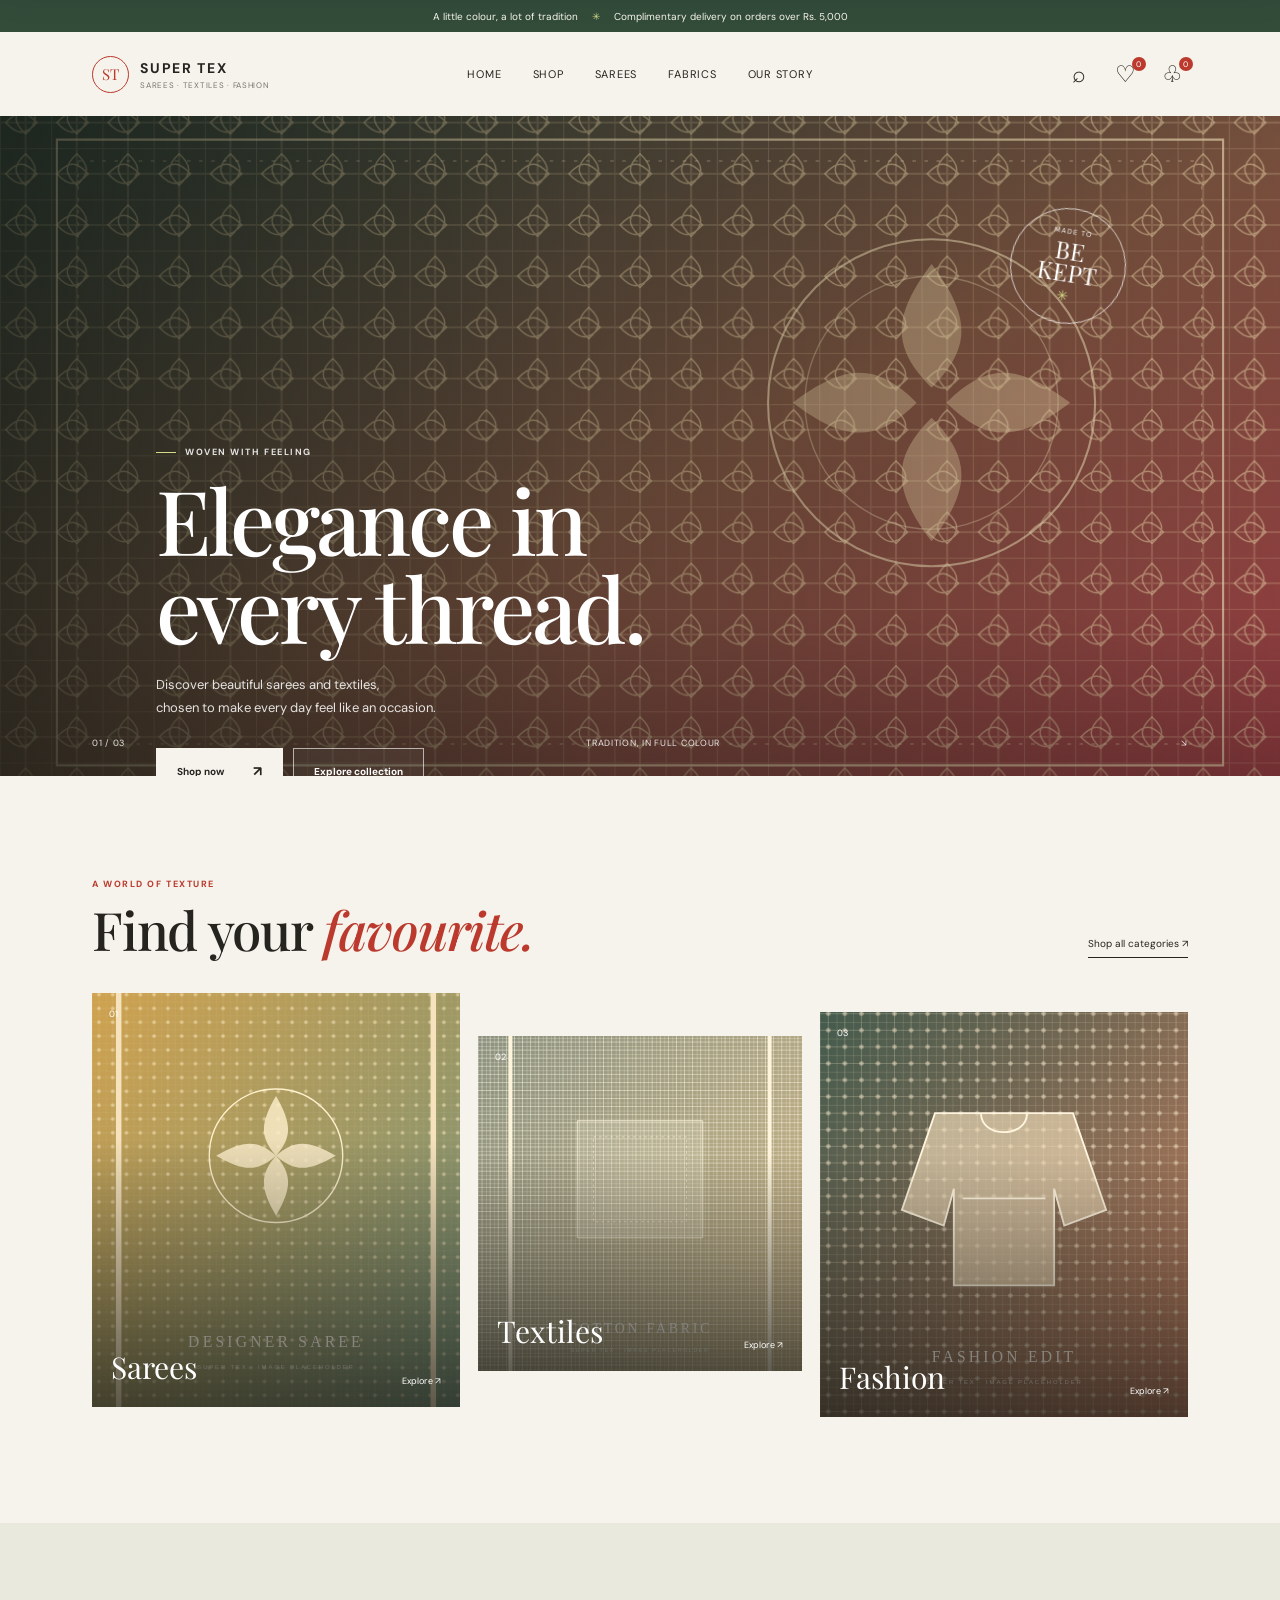
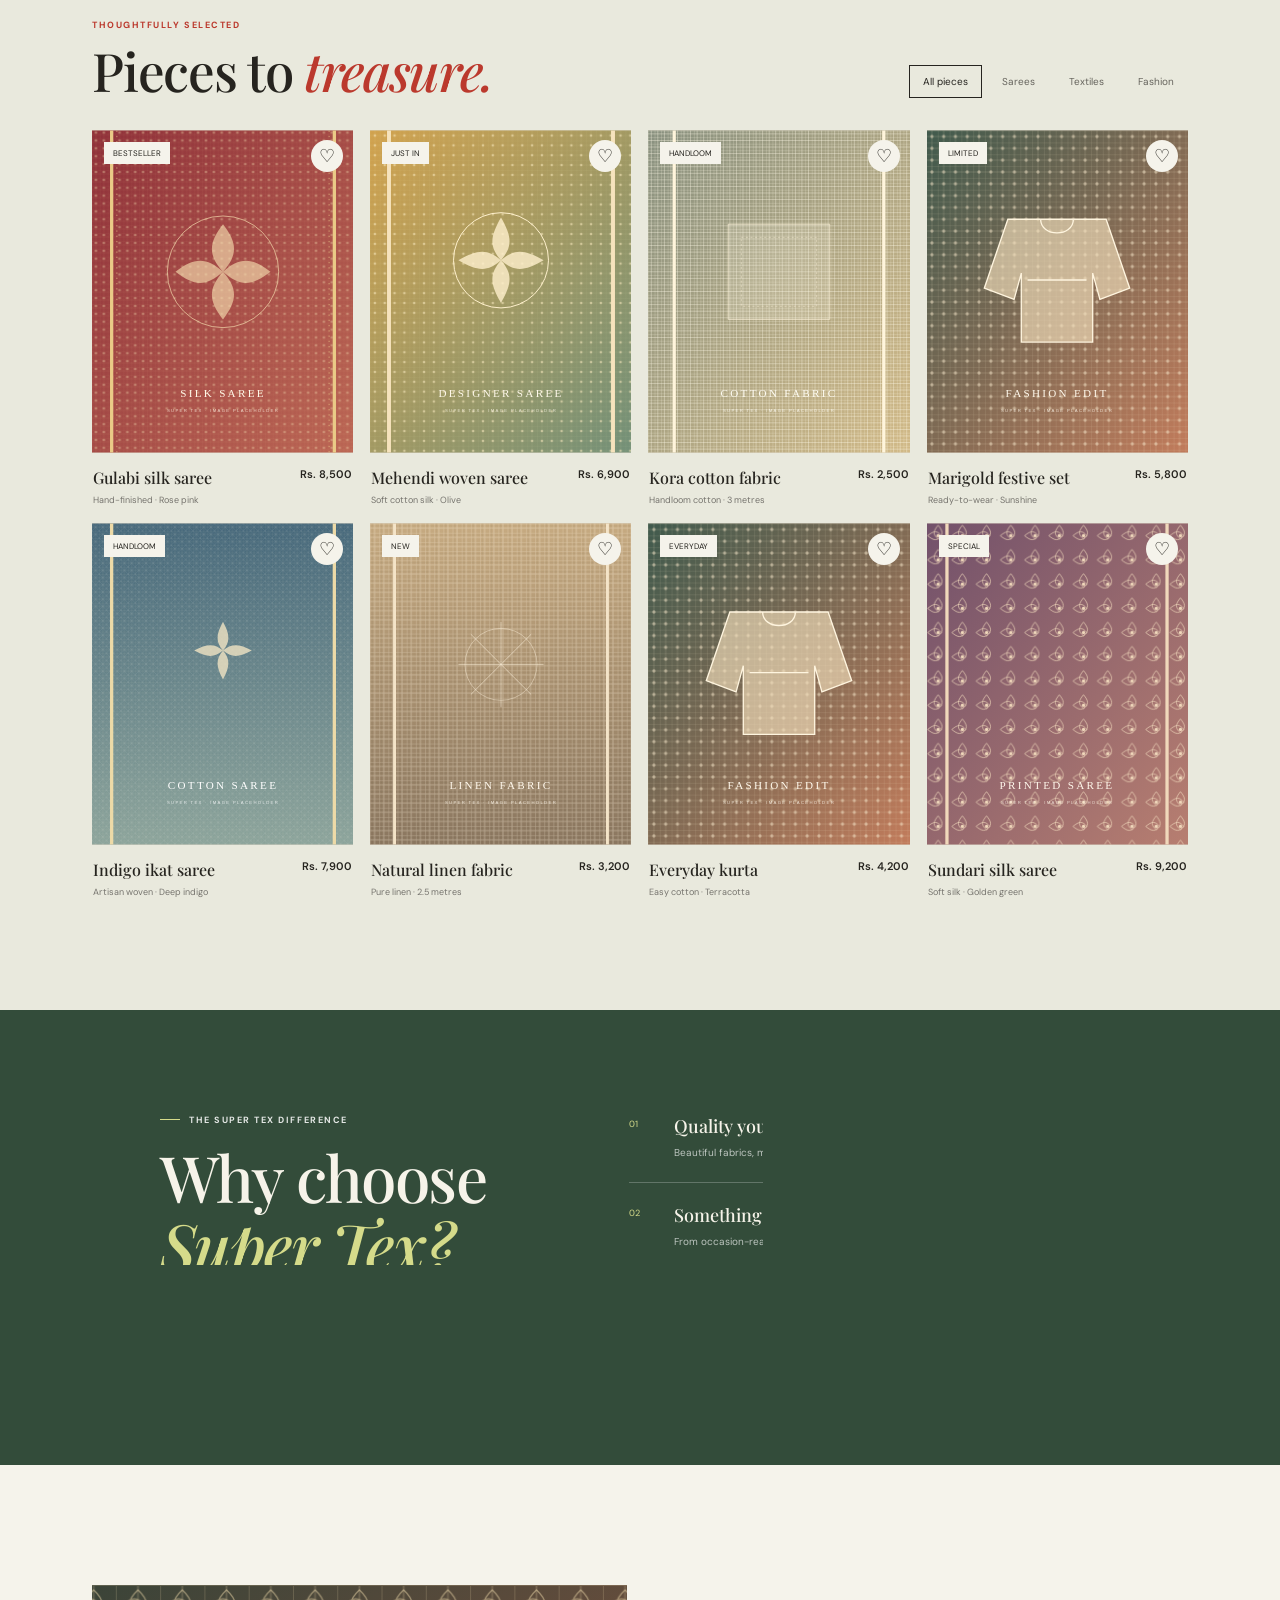
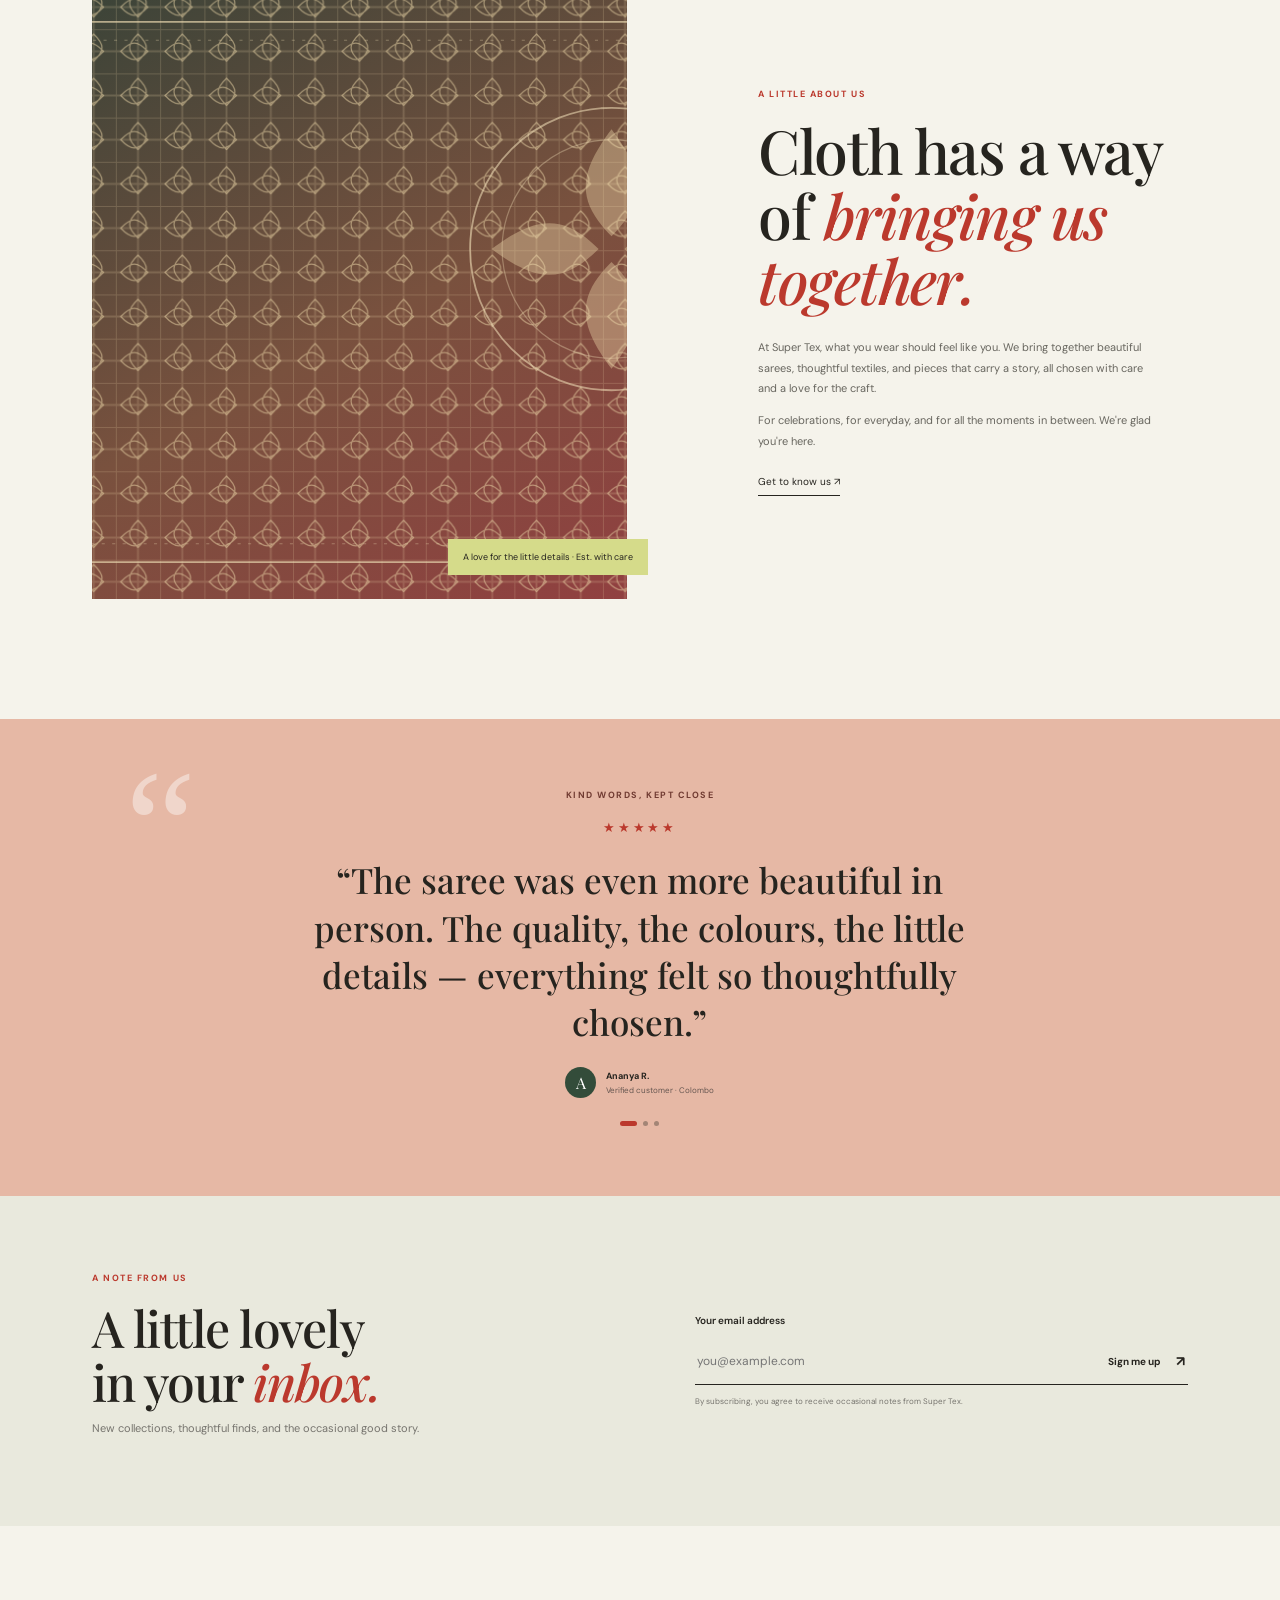
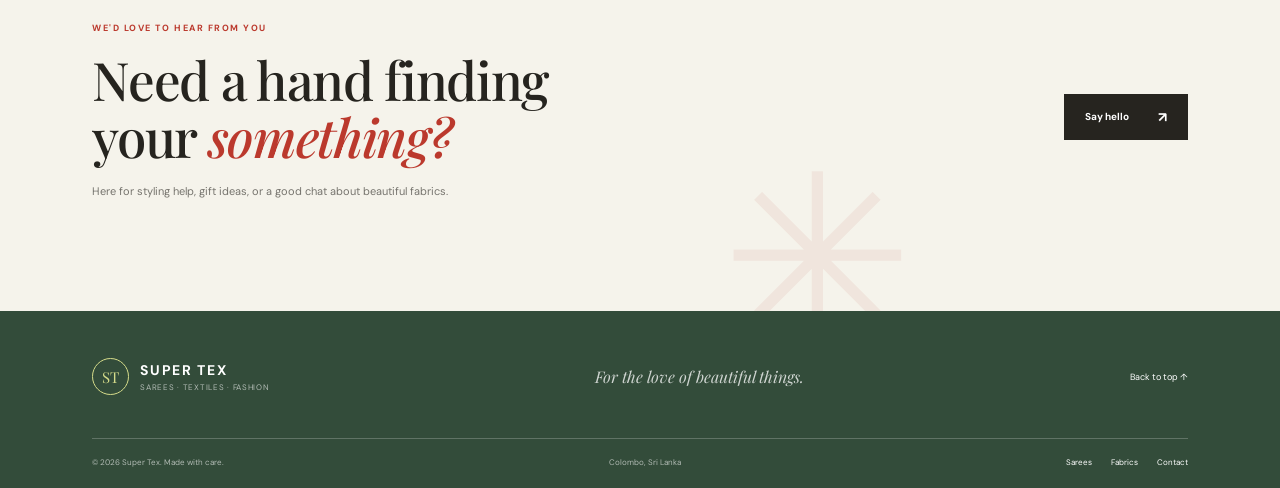
==== index.html @ 53d469c7 "Initial commit: Super Tex e-commerce project" ====
<!doctype html>
<html lang="en"><head>
<meta charset="UTF-8"><meta name="viewport" content="width=device-width,initial-scale=1"><meta name="theme-color" content="#f5f3eb"><meta name="description" content="Beautiful sarees, handpicked textiles and everyday fashion at Super Tex.">
<title>Super Tex | Sarees, Textiles &amp; Fashion</title><link rel="preconnect" href="https://fonts.googleapis.com"><link rel="preconnect" href="https://fonts.gstatic.com" crossorigin><link href="https://fonts.googleapis.com/css2?family=DM+Sans:wght@400;500;600;700&family=Playfair+Display:wght@500;600;700&display=swap" rel="stylesheet"><link rel="stylesheet" href="styles.css"><link rel="stylesheet" href="collections.css"><script src="catalog.js" defer></script><script src="script.js" defer></script>
</head><body>
<div class="announcement">A little colour, a lot of tradition <span>✳</span> Complimentary delivery on orders over Rs. 5,000</div>
<header class="site-header"><a class="brand" href="index.html"><span class="brand-mark">ST</span><span class="brand-copy"><strong>SUPER TEX</strong><small>SAREES · TEXTILES · FASHION</small></span></a><nav class="main-nav" aria-label="Main navigation"><a href="index.html">Home</a><a href="shop.html">Shop</a><a href="sarees.html">Sarees</a><a href="fabrics.html">Fabrics</a><a href="#about">Our story</a></nav><div class="header-actions"><button class="icon-button" id="search-toggle" aria-label="Search products">⌕</button><button class="icon-button" id="wishlist-toggle" aria-label="Show wishlist">♡<span class="count" id="wishlist-count">0</span></button><button class="icon-button" id="cart-toggle" aria-label="Open shopping bag">♧<span class="count" id="cart-count">0</span></button></div></header>
<main>
<section class="hero" id="home"><img class="hero-image" src="images/banners/textile-banner.svg" alt="Illustrated woven textile in warm red and green tones"><div class="hero-shade"></div><div class="hero-content"><p class="eyebrow light"><span></span> Woven with feeling</p><h1>Elegance in<br>every thread.</h1><p class="hero-description">Discover beautiful sarees and textiles,<br> chosen to make every day feel like an occasion.</p><div class="hero-actions"><a class="button button-light" href="sarees.html">Shop now <span>↗</span></a><a class="button button-outline-light" href="#categories">Explore collection</a></div></div><div class="hero-stamp"><span>MADE TO</span><strong>BE<br>KEPT</strong><span>✳</span></div><div class="hero-caption"><span>01 / 03</span><span>Tradition, in full colour</span><span>↘</span></div></section>
<section class="section-wrap categories" id="categories"><div class="section-heading"><div><p class="eyebrow">A world of texture</p><h2>Find your <em>favourite.</em></h2></div><a class="text-link" href="shop.html">Shop all categories ↗</a></div><div class="category-grid">
<a class="category-tile" data-category="Sarees" href="shop.html"><img src="images/sarees/designer-saree.svg" alt="Illustrated designer saree with an ornate woven border" loading="lazy"><span class="cat-num">01</span><span class="cat-label">Sarees <small>Explore ↗</small></span></a><a class="category-tile category-offset" data-category="Textiles" href="shop.html"><img src="images/textiles/cotton-fabric.svg" alt="Illustrated handwoven cotton fabric" loading="lazy"><span class="cat-num">02</span><span class="cat-label">Textiles <small>Explore ↗</small></span></a><a class="category-tile category-low" data-category="Fashion" href="shop.html"><img src="images/banners/fashion-edit.svg" alt="Illustrated contemporary fashion in a warm textile palette" loading="lazy"><span class="cat-num">03</span><span class="cat-label">Fashion <small>Explore ↗</small></span></a></div></section>
<section class="products-section" id="shop"><div class="section-wrap"><div class="section-heading products-heading"><div><p class="eyebrow">Thoughtfully selected</p><h2>Pieces to <em>treasure.</em></h2></div><div class="filters" aria-label="Filter products"><button class="filter is-active" data-filter="All">All pieces</button><button class="filter" data-filter="Sarees">Sarees</button><button class="filter" data-filter="Textiles">Textiles</button><button class="filter" data-filter="Fashion">Fashion</button></div></div><p class="search-status" id="search-status" aria-live="polite"></p><div class="product-grid" id="product-grid"></div></div></section>
<section class="promise-section"><div class="promise-intro"><p class="eyebrow light"><span></span> The Super Tex difference</p><h2>Why choose<br><em>Super Tex?</em></h2></div><div class="promise-list"><article class="promise-item"><span>01</span><div><h3>Quality you can feel</h3><p>Beautiful fabrics, made to be worn and loved for years.</p></div><b>✳</b></article><article class="promise-item"><span>02</span><div><h3>Something for everyone</h3><p>From occasion-ready heirlooms to everyday luxuries.</p></div><b>✳</b></article><article class="promise-item"><span>03</span><div><h3>People who care</h3><p>Personal help from a team that knows and loves what we do.</p></div><b>✳</b></article></div><span class="watermark">ST</span></section>
<section class="story-section section-wrap" id="about"><div class="story-image"><img src="images/banners/textile-banner.svg" alt="Illustrated woven textile pattern inspired by traditional craft" loading="lazy"><span>A love for the little details · Est. with care</span></div><div class="story-copy"><p class="eyebrow">A little about us</p><h2>Cloth has a way<br>of <em>bringing us</em><br><em>together.</em></h2><p>At Super Tex, what you wear should feel like you. We bring together beautiful sarees, thoughtful textiles, and pieces that carry a story, all chosen with care and a love for the craft.</p><p>For celebrations, for everyday, and for all the moments in between. We're glad you're here.</p><a class="text-link" href="#contact">Get to know us ↗</a></div></section>
<section class="reviews-section"><div class="section-wrap review-inner"><p class="eyebrow">Kind words, kept close</p><div class="stars" aria-label="5 out of 5 stars">★★★★★</div><blockquote>“The saree was even more beautiful in person. The quality, the colours, the little details — everything felt so thoughtfully chosen.”</blockquote><div class="review-byline"><span class="avatar">A</span><span><strong>Ananya R.</strong><small>Verified customer · Colombo</small></span></div><div class="review-dots"><i></i><i></i><i></i></div><span class="quote-mark">“</span></div></section>
<section class="newsletter-section"><div><p class="eyebrow">A note from us</p><h2>A little lovely<br>in your <em>inbox.</em></h2><p>New collections, thoughtful finds, and the occasional good story.</p></div><form class="newsletter-form" id="newsletter-form"><label for="newsletter-email">Your email address</label><div><input id="newsletter-email" type="email" placeholder="you@example.com" required><button type="submit">Sign me up <span>↗</span></button></div><small>By subscribing, you agree to receive occasional notes from Super Tex.</small></form></section>
<section class="contact-section section-wrap" id="contact"><div><p class="eyebrow">We'd love to hear from you</p><h2>Need a hand finding<br>your <em>something?</em></h2><p>Here for styling help, gift ideas, or a good chat about beautiful fabrics.</p></div><a class="button button-dark" href="mailto:hello@supertex.lk">Say hello <span>↗</span></a><span class="contact-flower">✳</span></section>
</main>
<footer class="site-footer"><div class="footer-top"><a class="brand" href="index.html"><span class="brand-mark">ST</span><span class="brand-copy"><strong>SUPER TEX</strong><small>SAREES · TEXTILES · FASHION</small></span></a><p>For the love of beautiful things.</p><a href="#home">Back to top ↑</a></div><div class="footer-bottom"><span>© 2026 Super Tex. Made with care.</span><span>Colombo, Sri Lanka</span><div><a href="sarees.html">Sarees</a><a href="fabrics.html">Fabrics</a><a href="#contact">Contact</a></div></div></footer>
<div class="search-panel" id="search-panel" aria-hidden="true"><label for="product-search">What are you looking for?</label><div><input id="product-search" type="search" placeholder="Try “silk saree”" autocomplete="off"><button id="search-close" aria-label="Close search">×</button></div></div>
<div class="backdrop" id="backdrop"></div><aside class="cart-drawer" id="cart-drawer" aria-label="Shopping bag" aria-hidden="true"><div class="drawer-heading"><div><p class="eyebrow">Your selection</p><h2>Your bag <small id="drawer-count">(0)</small></h2></div><button id="drawer-close" aria-label="Close bag">×</button></div><div class="cart-items" id="cart-items"></div><div class="cart-empty" id="cart-empty"><span>✳</span><p>Your bag is waiting<br>for something lovely.</p><button id="continue-shopping" class="text-link">Explore the collection ↗</button></div><div class="cart-footer" id="cart-footer"><div><span>Subtotal</span><strong id="subtotal">Rs. 0</strong></div><div><span>Total</span><strong id="total">Rs. 0</strong></div><p>Delivery calculated at checkout.</p><button class="button button-dark" id="checkout">Continue to checkout <span>↗</span></button></div></aside><div class="toast" id="toast" role="status" aria-live="polite"></div>
</body></html>
---- styles.css ----
:root{font-family:"DM Sans",sans-serif;color:#26241f;background:#f5f3eb;font-synthesis:none;text-rendering:optimizeLegibility;--paper:#f5f3eb;--ink:#26241f;--muted:#76746e;--red:#bb392d;--green:#334c3a;--lime:#d5db8a;--line:rgba(38,36,31,.17)}*{box-sizing:border-box}html{scroll-behavior:smooth;scroll-padding-top:90px}body{margin:0;min-width:320px}body.no-scroll{overflow:hidden}button,input{font:inherit}a{color:inherit;text-decoration:none}button{color:inherit}img{display:block;max-width:100%}
.announcement{min-height:32px;display:flex;align-items:center;justify-content:center;gap:14px;padding:5px 16px;background:var(--green);color:#f9f7ee;text-align:center;font-size:10px}.announcement span{color:var(--lime)}.site-header{height:84px;padding:0 7.2%;display:grid;grid-template-columns:1fr auto 1fr;align-items:center;background:var(--paper)}.brand{display:inline-flex;width:max-content;align-items:center;gap:11px}.brand-mark{width:37px;height:37px;display:grid;place-items:center;border:1px solid var(--red);border-radius:50%;color:var(--red);font:15px "Playfair Display",serif}.brand-copy{display:grid;gap:3px}.brand-copy strong{font-size:14px;letter-spacing:.12em}.brand-copy small{color:var(--muted);font-size:8px;letter-spacing:.09em}.main-nav{display:flex;gap:31px}.main-nav a{font-size:11px;letter-spacing:.07em;text-transform:uppercase}.main-nav a:hover,.footer-bottom a:hover{color:var(--red)}.header-actions{display:flex;justify-content:flex-end;gap:17px}.icon-button{position:relative;width:30px;height:34px;padding:0;border:0;background:none;font-size:23px;cursor:pointer}.count{position:absolute;top:0;right:-5px;min-width:14px;height:14px;display:grid;place-items:center;padding:0 3px;border-radius:10px;background:var(--red);color:white;font-size:8px}
.hero{position:relative;height:min(660px,67vw);min-height:500px;overflow:hidden;color:white;background:#665b4a}.hero-image{position:absolute;inset:0;width:100%;height:100%;object-fit:cover;object-position:center 38%;animation:reveal 1s both}.hero-shade{position:absolute;inset:0;background:linear-gradient(90deg,rgba(23,27,21,.68),rgba(23,27,21,.26) 47%,rgba(23,27,21,.03)),linear-gradient(0deg,rgba(20,21,18,.28),transparent 25%)}.hero-content{position:absolute;top:50%;left:12.2%;transform:translateY(-48%);animation:rise .8s .15s both}.eyebrow{margin:0 0 17px;color:var(--red);font-size:9px;font-weight:700;letter-spacing:.17em;text-transform:uppercase}.light{display:flex;align-items:center;gap:9px;color:#fffd}.light span{width:20px;height:1px;background:var(--lime)}h1,h2,blockquote{font-family:"Playfair Display",Georgia,serif;font-weight:500}.hero h1{margin:0;font-size:clamp(57px,7vw,96px);line-height:.98;letter-spacing:-.035em}.hero-description{margin:22px 0 29px;color:#fffd;font-size:13px;line-height:1.8}.button{min-height:46px;display:inline-flex;align-items:center;justify-content:center;gap:29px;padding:0 20px;border:1px solid transparent;font-size:10px;font-weight:700;cursor:pointer;transition:.2s}.button:hover{transform:translateY(-2px)}.button span{font-size:14px}.button-light{background:var(--paper);color:var(--ink)}.button-light:hover{background:var(--lime)}.hero-stamp{position:absolute;top:14%;right:12%;width:116px;height:116px;display:flex;flex-direction:column;align-items:center;justify-content:center;gap:4px;border:1px solid #ffffffbb;border-radius:50%;text-align:center;transform:rotate(9deg)}.hero-stamp span{font-size:7px;letter-spacing:.15em}.hero-stamp strong{font:24px/.9 "Playfair Display",serif}.hero-stamp span:last-child{color:var(--lime);font-size:14px}.hero-caption{position:absolute;right:7.2%;bottom:27px;left:7.2%;display:flex;justify-content:space-between;color:#fffd;font-size:9px;letter-spacing:.08em;text-transform:uppercase}
.section-wrap{width:min(1180px,85.6%);margin-inline:auto}.categories{padding-block:102px 106px}.section-heading{display:flex;justify-content:space-between;align-items:end;margin-bottom:35px}.section-heading .eyebrow{margin-bottom:11px}h2{margin:0;font-size:clamp(36px,4.2vw,53px);line-height:1.07;letter-spacing:-.025em}h2 em{color:var(--red);font-weight:500}.text-link{display:inline-flex;align-items:center;gap:14px;padding:0 0 7px;border:0;border-bottom:1px solid var(--ink);background:none;font-size:10px;cursor:pointer}.category-grid{display:grid;grid-template-columns:1.06fr .93fr 1.06fr;align-items:start;gap:18px}.category-tile{position:relative;min-width:0;aspect-ratio:4/4.5;padding:0;overflow:hidden;border:0;background:#d2c6a7;color:white;text-align:left;cursor:pointer}.category-offset{margin-top:43px;aspect-ratio:4/4.15}.category-low{margin-top:19px;aspect-ratio:4/4.4}.category-tile:after{position:absolute;inset:35% 0 0;content:"";background:linear-gradient(0deg,#111210aa,transparent)}.category-tile img{width:100%;height:100%;object-fit:cover;transition:transform .6s}.category-tile:hover img{transform:scale(1.045)}.cat-num,.cat-label{position:absolute;z-index:1}.cat-num{top:15px;left:17px;font-size:9px}.cat-label{right:19px;bottom:20px;left:19px;display:flex;justify-content:space-between;align-items:end;font:30px "Playfair Display",serif}.cat-label small{font:9px "DM Sans",sans-serif}
.products-section{padding:96px 0 112px;background:#e9e9dd}.products-heading{margin-bottom:32px}.filters{display:flex;gap:6px}.filter{padding:9px 13px;border:1px solid transparent;background:transparent;color:#66645d;font-size:10px;cursor:pointer}.filter:hover,.filter.is-active{border-color:var(--ink);color:var(--ink)}.search-status{min-height:0;margin:0;color:var(--muted);font-size:12px}.search-status:not(:empty){min-height:25px}.product-grid{display:grid;grid-template-columns:repeat(4,minmax(0,1fr));gap:17px}.product-card{min-width:0;animation:rise .45s both}.product-image-wrap{position:relative;aspect-ratio:3/3.7;overflow:hidden;background:#d8d2c2}.product-image{width:100%;height:100%;object-fit:cover;transition:transform .6s}.product-card:hover .product-image{transform:scale(1.04)}.product-tag{position:absolute;top:12px;left:12px;padding:6px 9px;background:var(--paper);font-size:8px;text-transform:uppercase}.product-heart{position:absolute;top:10px;right:10px;width:32px;height:32px;border:0;border-radius:50%;background:var(--paper);font-size:18px;cursor:pointer}.product-heart.is-liked{color:var(--red)}.quick-add{position:absolute;right:10px;bottom:10px;left:10px;height:39px;border:0;background:var(--paper);font-size:10px;font-weight:600;cursor:pointer;transform:translateY(54px);transition:.25s}.quick-add:hover{background:var(--lime)}.product-card:hover .quick-add,.quick-add:focus-visible{transform:translateY(0)}.product-info{display:flex;justify-content:space-between;align-items:start;gap:8px;padding:14px 1px 0}.product-info h3{margin:0 0 6px;font:500 16px "Playfair Display",serif}.product-info p{margin:0;color:var(--muted);font-size:9px}.product-price{font-size:11px;font-weight:600;white-space:nowrap}.empty-results{grid-column:1/-1;padding:50px 0;color:var(--muted);font:25px "Playfair Display",serif;text-align:center}
.promise-section{position:relative;display:grid;grid-template-columns:.8fr 1fr;gap:8%;overflow:hidden;padding:104px 12.5%;background:var(--green);color:#f6f3e9}.promise-intro,.promise-list{position:relative;z-index:1}.promise-intro h2{font-size:clamp(44px,5vw,64px)}.promise-intro h2 em{color:var(--lime)}.promise-item{display:grid;grid-template-columns:28px 1fr 20px;gap:17px;padding:20px 0 21px;border-bottom:1px solid #ffffff3b}.promise-item:first-child{padding-top:0}.promise-item>span{padding-top:4px;color:var(--lime);font-size:9px}.promise-item h3{margin:0 0 6px;font:500 18px "Playfair Display",serif}.promise-item p{max-width:330px;margin:0;color:#ffffffad;font-size:10px;line-height:1.7}.promise-item b{color:var(--lime);font-weight:400}.watermark{position:absolute;right:-22px;bottom:-100px;color:#ffffff09;font:350px/1 "Playfair Display",serif}
.story-section{display:grid;grid-template-columns:1.02fr .82fr;gap:12%;align-items:center;padding-block:120px}.story-image{position:relative;aspect-ratio:4/4.6;background:#c6b796}.story-image img{width:100%;height:100%;object-fit:cover}.story-image>span{position:absolute;right:-21px;bottom:24px;padding:12px 15px;background:var(--lime);font-size:9px}.story-copy h2{margin-bottom:24px;font-size:clamp(41px,4.8vw,61px)}.story-copy>p:not(.eyebrow){max-width:400px;color:#68665f;font-size:11px;line-height:1.9}.story-copy .text-link{margin-top:12px}.reviews-section{position:relative;overflow:hidden;background:#e6b8a5}.review-inner{position:relative;min-height:389px;display:flex;flex-direction:column;align-items:center;justify-content:center;padding:70px 0;text-align:center}.review-inner .eyebrow{margin-bottom:18px;color:#713b32}.stars{color:var(--red);font-size:13px;letter-spacing:.2em}.review-inner blockquote{max-width:720px;margin:20px auto 22px;font-size:clamp(22px,3vw,35px);line-height:1.35}.review-byline{display:flex;align-items:center;gap:10px;text-align:left}.avatar{width:31px;height:31px;display:grid;place-items:center;border-radius:50%;background:var(--green);color:white;font-family:"Playfair Display",serif}.review-byline strong,.review-byline small{display:block}.review-byline strong{font-size:9px}.review-byline small{margin-top:3px;color:#655650;font-size:8px}.review-dots{display:flex;gap:6px;margin-top:23px}.review-dots i{width:5px;height:5px;border-radius:50%;background:#26241f59}.review-dots i:first-child{width:17px;border-radius:5px;background:var(--red)}.quote-mark{position:absolute;top:28px;left:3%;color:#ffffff6b;font:160px/1 Georgia,serif}
.contact-section{position:relative;display:flex;justify-content:space-between;align-items:center;overflow:hidden;padding-block:96px 100px}.contact-section h2{font-size:clamp(38px,4.2vw,53px)}.contact-section>div>p:last-child{max-width:390px;margin-top:17px;color:var(--muted);font-size:11px;line-height:1.7}.button-dark{position:relative;z-index:1;background:var(--ink);color:white}.button-dark:hover{background:var(--red)}.contact-flower{position:absolute;right:25%;bottom:-99px;color:#bb392d12;font-size:230px}.site-footer{padding:39px 7.2% 21px;background:var(--green);color:white}.footer-top{display:flex;justify-content:space-between;align-items:center;padding-bottom:35px}.footer-top .brand-mark{border-color:var(--lime);color:var(--lime)}.footer-top .brand-copy small{color:#ffffff9e}.footer-top>p{color:#ffffffc2;font:italic 16px "Playfair Display",serif}.footer-top>a:last-child,.footer-bottom{font-size:9px}.footer-bottom{display:flex;justify-content:space-between;gap:18px;padding-top:18px;border-top:1px solid #ffffff38;color:#ffffff9e;font-size:8px}.footer-bottom div{display:flex;gap:19px}.footer-bottom a{color:white}
.search-panel{position:fixed;z-index:8;inset:0 0 auto;padding:35px 8%;background:var(--paper);box-shadow:0 10px 30px #0002;transform:translateY(-110%);transition:transform .3s}.search-panel.is-open{transform:translateY(0)}.search-panel>label{display:block;max-width:760px;margin:0 auto 12px;font:25px "Playfair Display",serif}.search-panel>div{max-width:760px;display:flex;margin:auto;border-bottom:1px solid var(--ink)}.search-panel input{width:100%;height:45px;border:0;outline:0;background:none;font-size:14px}.search-panel button{width:40px;border:0;background:none;font-size:25px;cursor:pointer}.backdrop{position:fixed;z-index:9;inset:0;background:#15161266;opacity:0;pointer-events:none;transition:opacity .25s}.backdrop.is-open{opacity:1;pointer-events:auto}.cart-drawer{position:fixed;z-index:10;top:0;right:0;bottom:0;width:min(430px,100%);display:flex;flex-direction:column;padding:30px;background:var(--paper);transform:translateX(102%);transition:transform .3s}.cart-drawer.is-open{transform:translateX(0)}.drawer-heading{display:flex;justify-content:space-between;padding-bottom:20px;border-bottom:1px solid var(--line)}.drawer-heading .eyebrow{margin-bottom:7px}.drawer-heading h2{font-size:32px}.drawer-heading h2 small{color:var(--muted);font:12px "DM Sans",sans-serif}.drawer-heading>button{width:34px;height:34px;border:1px solid var(--line);border-radius:50%;background:none;font-size:23px;cursor:pointer}.cart-items{flex:1;overflow:auto}.cart-line{display:grid;grid-template-columns:76px 1fr auto;gap:13px;padding:17px 0;border-bottom:1px solid var(--line)}.cart-line img{width:76px;height:93px;object-fit:cover}.cart-line h3{margin:4px 0 5px;font:500 15px "Playfair Display",serif}.cart-line p{margin:0;color:var(--muted);font-size:9px}.cart-line-price{padding-top:5px;font-size:10px;white-space:nowrap}.cart-quantity{display:flex;align-items:center;gap:10px;margin-top:13px;font-size:10px}.cart-quantity button{width:22px;height:22px;border:1px solid var(--line);background:none;cursor:pointer}.cart-quantity .remove{width:auto;border:0;color:var(--red);font-size:9px;text-decoration:underline}.cart-empty{display:none;flex:1;flex-direction:column;justify-content:center;align-items:center;text-align:center}.cart-empty.visible{display:flex}.cart-empty>span{color:var(--red);font-size:26px}.cart-empty p{font:22px/1.4 "Playfair Display",serif}.cart-footer{padding-top:17px;border-top:1px solid var(--line)}.cart-footer>div{display:flex;justify-content:space-between;font-size:12px}.cart-footer>p{color:var(--muted);font-size:9px}.cart-footer .button{width:100%;margin-top:9px}.cart-footer.hidden{display:none}#toast{position:fixed;z-index:12;right:22px;bottom:22px;max-width:calc(100vw - 44px);padding:13px 18px;background:var(--green);color:white;font-size:11px;opacity:0;pointer-events:none;transform:translateY(8px);transition:.2s}#toast.visible{opacity:1;transform:translateY(0)}@keyframes rise{from{opacity:0;transform:translateY(12px)}to{opacity:1;transform:translateY(0)}}@keyframes reveal{from{transform:scale(1.035)}to{transform:scale(1)}}body.no-scroll{overflow:hidden}
@media(max-width:900px){.site-header{height:102px;padding-inline:5%;grid-template-columns:1fr auto}.brand{grid-column:1;grid-row:1}.header-actions{grid-column:2;grid-row:1}.main-nav{grid-column:1/-1;grid-row:2;justify-content:center;gap:24px;height:39px;overflow-x:auto}.main-nav a{flex:none}.hero{height:610px}.section-wrap{width:88%}.promise-section{padding-inline:8%;gap:5%}.story-section{gap:8%}.product-grid{grid-template-columns:repeat(2,minmax(0,1fr));row-gap:30px}.quick-add{transform:none}}
@media(max-width:600px){.announcement{min-height:30px;gap:8px;font-size:8px}.site-header{height:94px;padding-inline:5%}.brand-mark{width:32px;height:32px;font-size:13px}.brand-copy strong{font-size:12px}.brand-copy small{font-size:7px}.header-actions{gap:9px}.icon-button{width:27px;font-size:21px}.main-nav{justify-content:flex-start;gap:23px;height:35px}.main-nav a{font-size:9px}.hero{height:620px;min-height:540px}.hero-image{object-position:59% center}.hero-shade{background:linear-gradient(90deg,#171b15ad,#171b153d),linear-gradient(0deg,#14151247,transparent 25%)}.hero-content{left:8%;right:6%}.hero h1{font-size:clamp(55px,14vw,76px)}.hero-description{font-size:11px}.hero-stamp{top:6%;right:7%;width:80px;height:80px}.hero-stamp strong{font-size:18px}.hero-caption{right:7%;left:7%;font-size:7px}.section-wrap{width:86%}.categories{padding-block:70px 75px}.section-heading{align-items:start;gap:15px;flex-direction:column;margin-bottom:24px}h2{font-size:39px}.category-grid{grid-template-columns:1fr 1fr;gap:11px}.category-tile{aspect-ratio:4/4.65}.category-offset{margin-top:22px}.category-low{display:none}.cat-label{right:11px;bottom:13px;left:11px;font-size:23px}.cat-label small{font-size:8px}.products-section{padding:70px 0 78px}.products-heading{gap:18px}.filters{width:90vw;overflow:auto}.filter{flex:none;padding:8px 10px;font-size:9px}.product-grid{column-gap:11px;row-gap:23px}.product-image-wrap{aspect-ratio:3/3.8}.product-tag{top:8px;left:8px;padding:5px 6px;font-size:7px}.product-heart{top:6px;right:6px;width:28px;height:28px;font-size:16px}.quick-add{right:6px;bottom:6px;left:6px;height:33px;font-size:9px}.product-info{flex-direction:column;gap:5px;padding-top:10px}.product-info h3{font-size:14px}.product-info p{font-size:8px}.product-price{font-size:10px}.promise-section{grid-template-columns:1fr;gap:35px;padding:72px 8%}.promise-intro h2{font-size:51px}.promise-item{grid-template-columns:24px 1fr 16px;gap:11px}.promise-item h3{font-size:16px}.story-section{grid-template-columns:1fr;gap:40px;padding-block:78px}.story-image{width:90%;aspect-ratio:4/3.8}.story-image>span{right:-10%;bottom:15px;font-size:8px}.story-copy h2{font-size:48px}.review-inner{min-height:370px;padding:60px 0}.review-inner blockquote{font-size:23px}.quote-mark{top:8px;left:-4%;font-size:100px}.contact-section{align-items:start;flex-direction:column;gap:24px;padding-block:72px 76px}.contact-section h2{font-size:41px}.site-footer{padding:31px 7% 17px}.footer-top{flex-wrap:wrap;gap:18px;padding-bottom:25px}.footer-top>p{order:3;width:100%;margin:0;font-size:14px}.footer-bottom{flex-wrap:wrap;gap:11px 18px;font-size:7px}.footer-bottom div{margin-left:auto}.cart-drawer{padding:23px}}
@media(prefers-reduced-motion:reduce){*,*::before,*::after{scroll-behavior:auto!important;animation-duration:.01ms!important;animation-iteration-count:1!important;transition-duration:.01ms!important}}
---- collections.css ----
.category-tile{display:block}
.category-tile:focus-visible,.button:focus-visible,.icon-button:focus-visible,.filter:focus-visible{outline:2px solid var(--red);outline-offset:3px}
.hero-actions{display:flex;flex-wrap:wrap;gap:10px}
.button-outline-light{border-color:#ffffff9c;background:#ffffff0a;color:white}
.button-outline-light:hover{background:#ffffff1c}
.newsletter-section{display:grid;grid-template-columns:1fr 1fr;align-items:center;gap:10%;padding:76px max(7.2%,calc((100% - 1180px)/2));background:#e9e9dd}
.newsletter-section h2{font-size:clamp(36px,4vw,50px)}
.newsletter-section>div>p:last-child{max-width:350px;color:var(--muted);font-size:11px;line-height:1.8}
.newsletter-form label{display:block;margin-bottom:11px;font-size:10px;font-weight:600}
.newsletter-form>div{display:flex;border-bottom:1px solid var(--ink)}
.newsletter-form input{flex:1;min-width:0;height:46px;border:0;outline:0;background:transparent;font-size:12px}
.newsletter-form button{display:flex;align-items:center;gap:15px;padding:0 3px 0 12px;border:0;background:none;font-size:10px;font-weight:700;cursor:pointer}
.newsletter-form button span{font-size:14px}
.newsletter-form small{display:block;margin-top:10px;color:var(--muted);font-size:8px;line-height:1.6}
.collection-hero{min-height:470px;display:grid;grid-template-columns:1fr 1fr;overflow:hidden;background:var(--green);color:#fff}
.collection-copy{align-self:center;padding:65px max(9%,calc((100vw - 1180px)/2)) 65px max(9%,calc((100vw - 1180px)/2))}
.collection-copy h1{margin:0;font-size:clamp(55px,6vw,82px);line-height:1.02}
.collection-copy h1 em{color:var(--lime);font-weight:500}
.collection-copy>p:not(.eyebrow){max-width:390px;margin:20px 0 28px;color:#ffffffc4;font-size:12px;line-height:1.8}
.collection-hero>img{width:100%;height:100%;min-height:470px;object-fit:cover}
.collection-products{padding-top:75px}
.collection-products .section-heading{align-items:end}
@media(max-width:900px){.newsletter-section{padding-inline:6%;gap:6%}.collection-hero{min-height:400px}.collection-copy{padding:50px 9%}.collection-hero>img{min-height:400px}}
@media(max-width:600px){.newsletter-section{grid-template-columns:1fr;gap:20px;padding:56px 7%}.newsletter-section h2{font-size:39px}.collection-hero{grid-template-columns:1fr}.collection-copy{padding:54px 8% 42px}.collection-copy h1{font-size:58px}.collection-hero>img{min-height:0;aspect-ratio:4/3;max-height:380px}.collection-products{padding-top:58px}.collection-products .section-heading{align-items:start}}
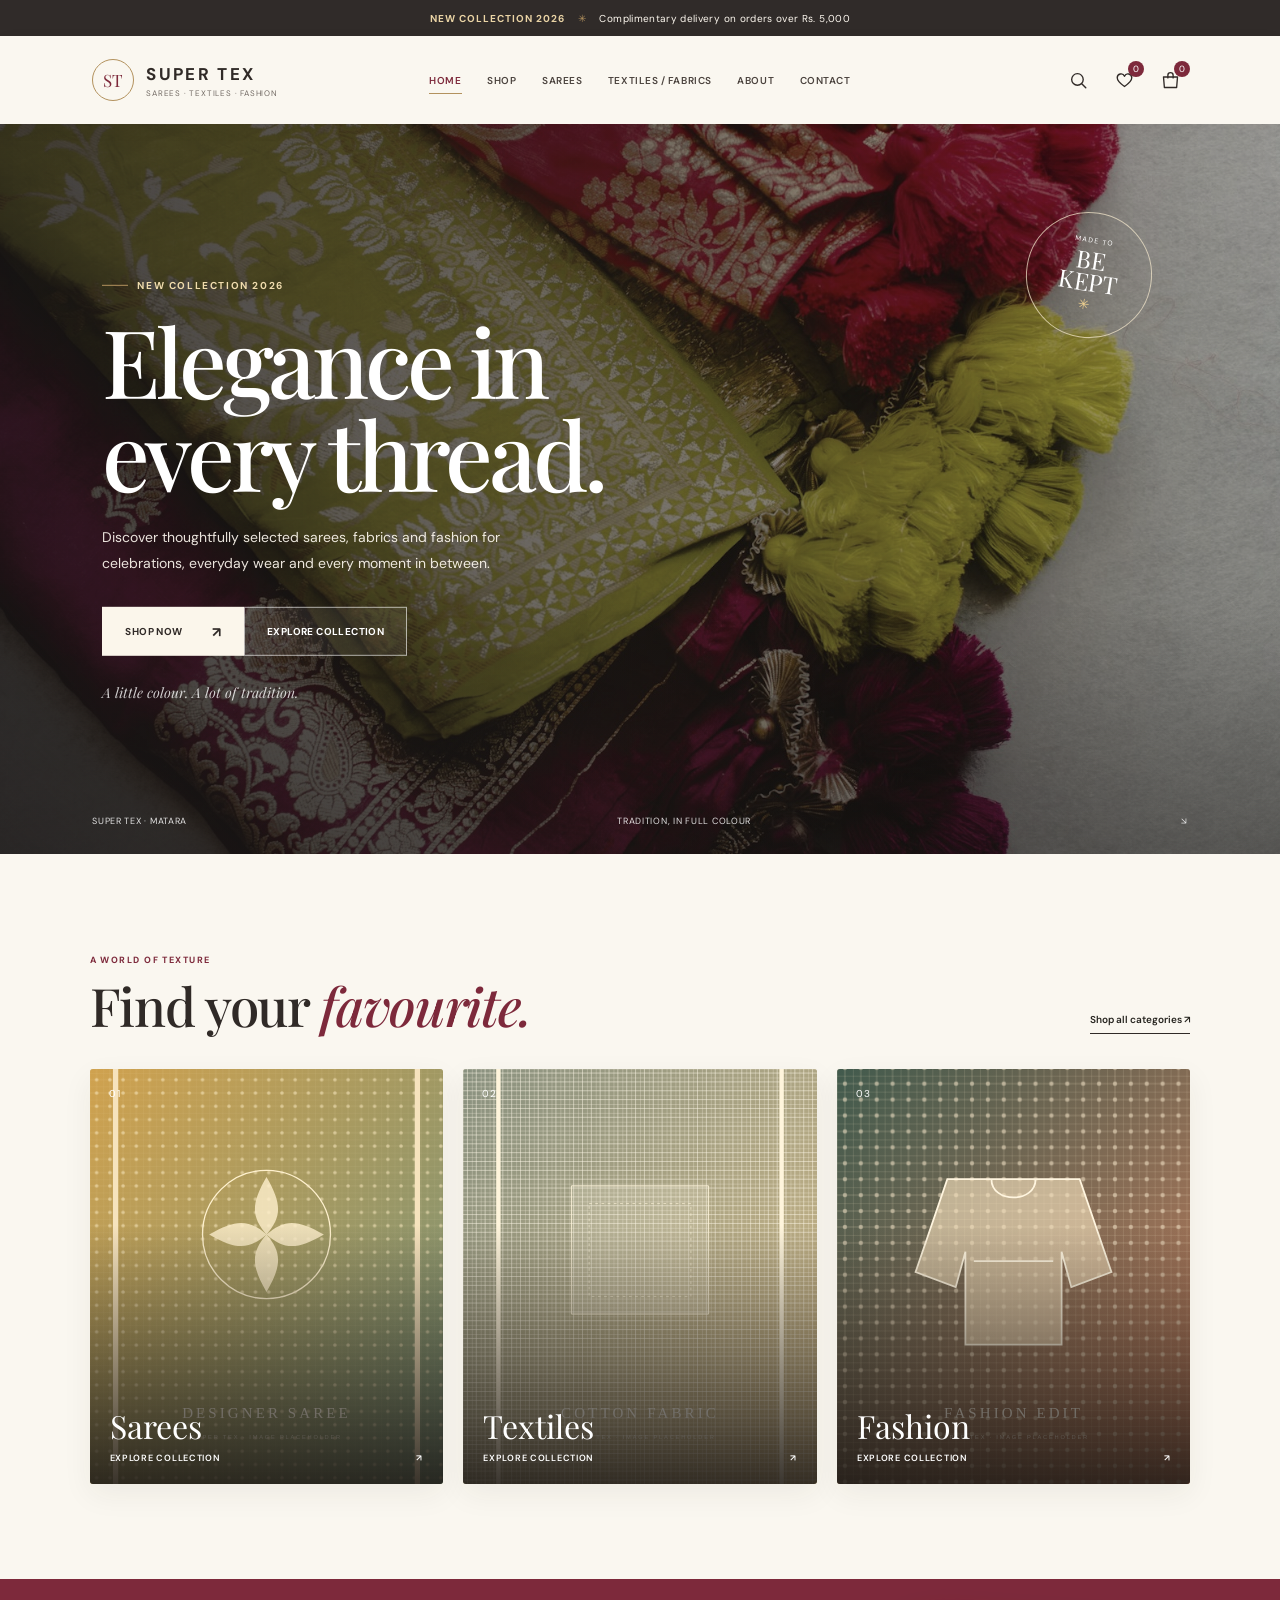
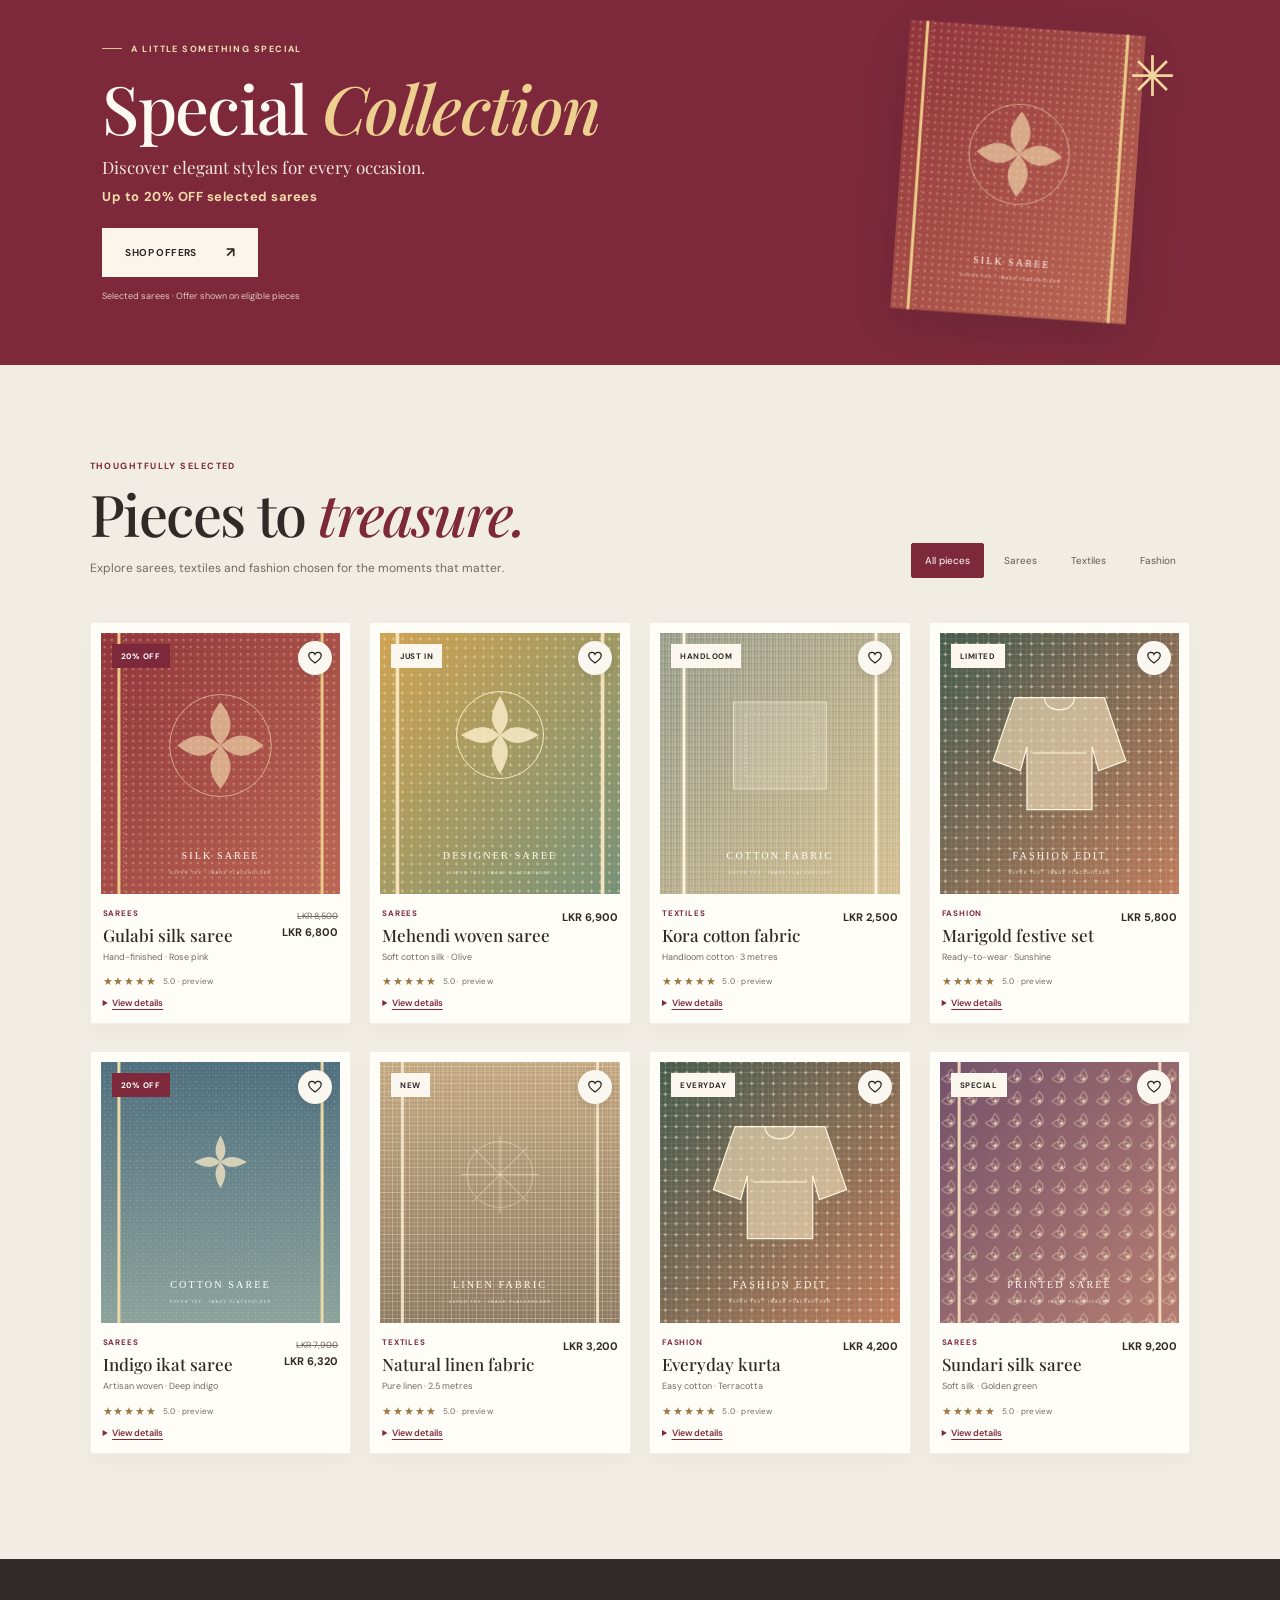
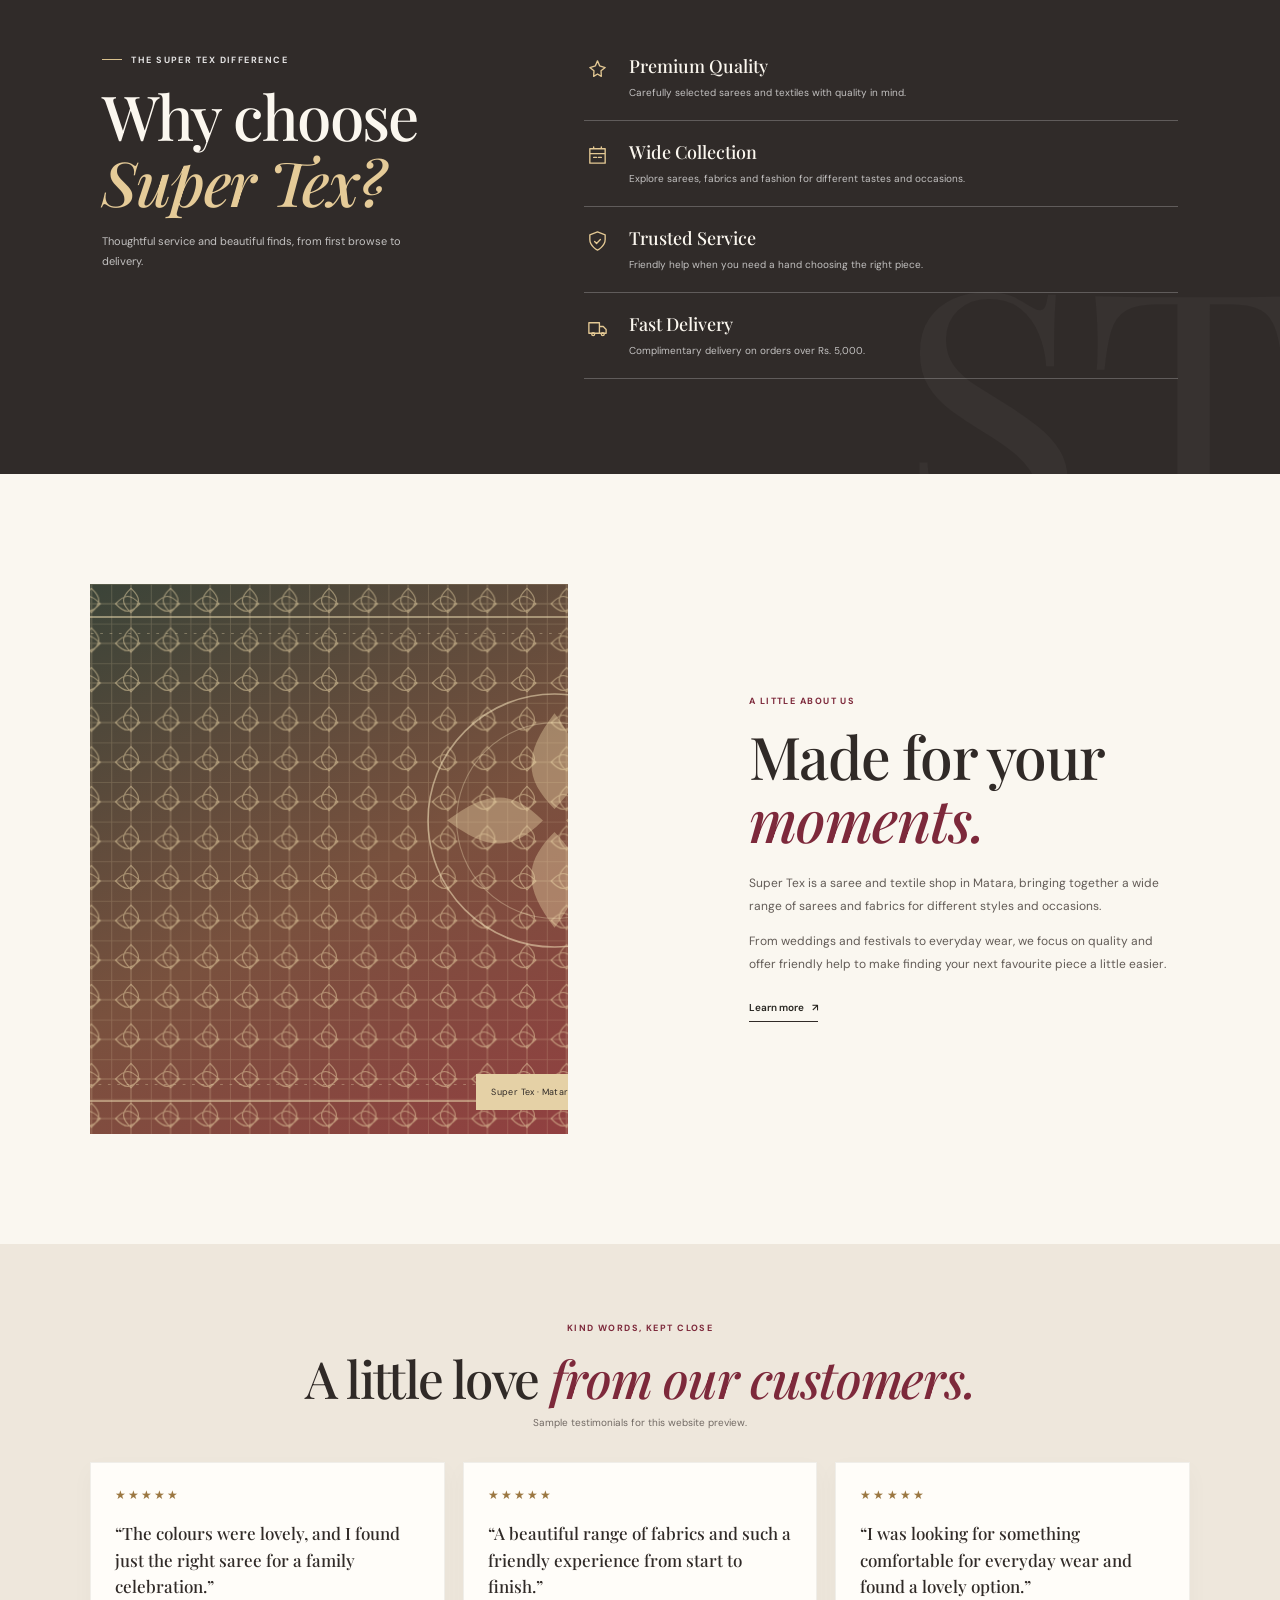
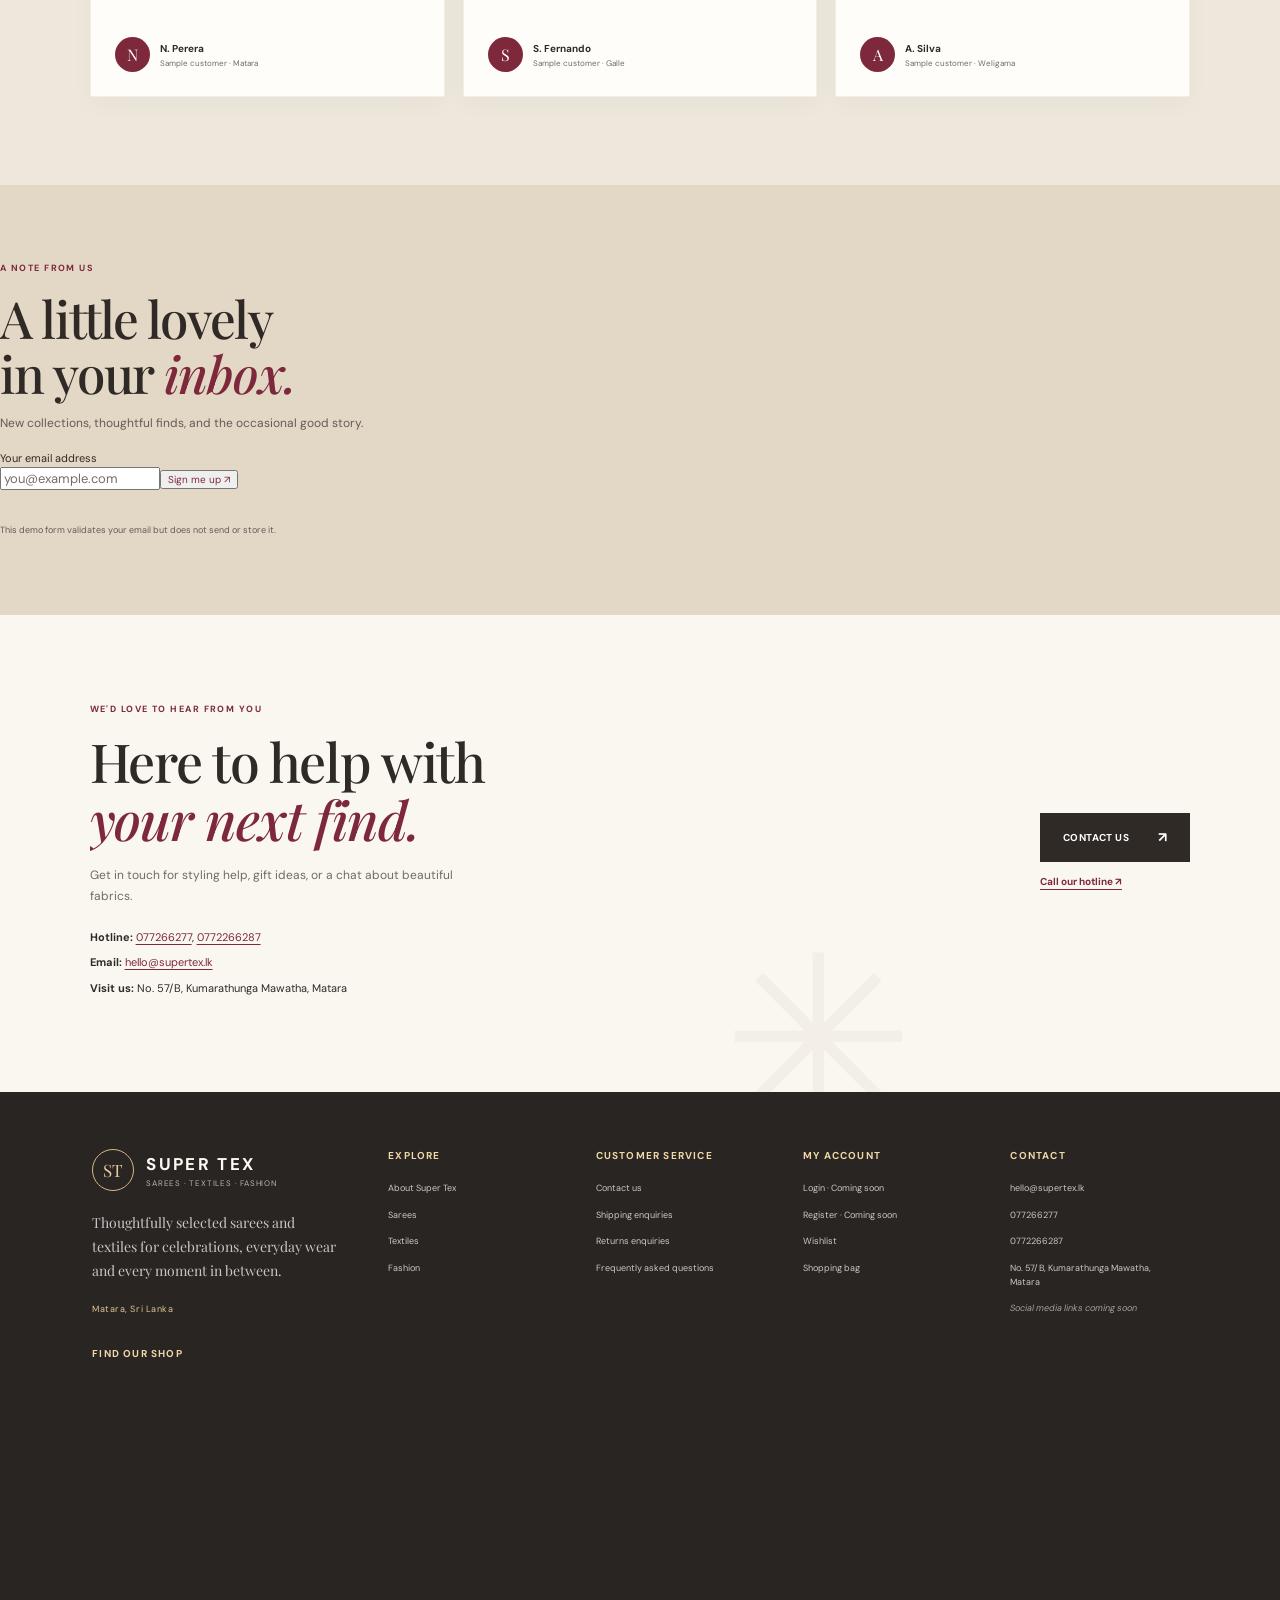
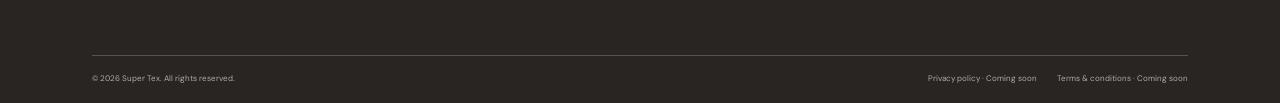
==== commit 834a8899: "Polish Super Tex homepage" ====
--- a/index.html
+++ b/index.html
@@ -1,22 +1,23 @@
 <!doctype html>
 <html lang="en"><head>
 <meta charset="UTF-8"><meta name="viewport" content="width=device-width,initial-scale=1"><meta name="theme-color" content="#f5f3eb"><meta name="description" content="Beautiful sarees, handpicked textiles and everyday fashion at Super Tex.">
-<title>Super Tex | Sarees, Textiles &amp; Fashion</title><link rel="preconnect" href="https://fonts.googleapis.com"><link rel="preconnect" href="https://fonts.gstatic.com" crossorigin><link href="https://fonts.googleapis.com/css2?family=DM+Sans:wght@400;500;600;700&family=Playfair+Display:wght@500;600;700&display=swap" rel="stylesheet"><link rel="stylesheet" href="styles.css"><link rel="stylesheet" href="collections.css"><script src="catalog.js" defer></script><script src="script.js" defer></script>
-</head><body>
-<div class="announcement">A little colour, a lot of tradition <span>✳</span> Complimentary delivery on orders over Rs. 5,000</div>
-<header class="site-header"><a class="brand" href="index.html"><span class="brand-mark">ST</span><span class="brand-copy"><strong>SUPER TEX</strong><small>SAREES · TEXTILES · FASHION</small></span></a><nav class="main-nav" aria-label="Main navigation"><a href="index.html">Home</a><a href="shop.html">Shop</a><a href="sarees.html">Sarees</a><a href="fabrics.html">Fabrics</a><a href="#about">Our story</a></nav><div class="header-actions"><button class="icon-button" id="search-toggle" aria-label="Search products">⌕</button><button class="icon-button" id="wishlist-toggle" aria-label="Show wishlist">♡<span class="count" id="wishlist-count">0</span></button><button class="icon-button" id="cart-toggle" aria-label="Open shopping bag">♧<span class="count" id="cart-count">0</span></button></div></header>
+<title>Super Tex | Sarees, Textiles &amp; Fashion</title><link rel="preconnect" href="https://fonts.googleapis.com"><link rel="preconnect" href="https://fonts.gstatic.com" crossorigin><link href="https://fonts.googleapis.com/css2?family=DM+Sans:wght@400;500;600;700&family=Playfair+Display:wght@500;600;700&display=swap" rel="stylesheet"><link rel="stylesheet" href="styles.css"><link rel="stylesheet" href="homepage.css"><script src="catalog.js" defer></script><script src="script.js" defer></script>
+</head><body class="homepage" data-homepage="true">
+<div class="announcement"><span>New Collection 2026</span><i aria-hidden="true">✳</i> Complimentary delivery on orders over Rs. 5,000</div>
+<header class="site-header"><a class="brand" href="index.html" aria-label="Super Tex home"><span class="brand-mark">ST</span><span class="brand-copy"><strong>SUPER TEX</strong><small>SAREES · TEXTILES · FASHION</small></span></a><nav class="main-nav" id="main-nav" aria-label="Main navigation"><a href="index.html" aria-current="page">Home</a><a href="shop.html">Shop</a><a href="sarees.html">Sarees</a><a href="fabrics.html">Textiles / Fabrics</a><a href="#about">About</a><a href="#contact">Contact</a></nav><div class="header-actions"><button class="icon-button" id="search-toggle" aria-label="Search products"><svg aria-hidden="true" viewBox="0 0 24 24"><circle cx="10.8" cy="10.8" r="6.6"></circle><path d="m16 16 4.3 4.3"></path></svg></button><button class="icon-button" id="wishlist-toggle" aria-label="Show wishlist"><svg aria-hidden="true" viewBox="0 0 24 24"><path d="M20.3 8.8c0 4.2-8.3 10-8.3 10s-8.3-5.8-8.3-10a4.3 4.3 0 0 1 8.3-1.6 4.3 4.3 0 0 1 8.3 1.6Z"></path></svg><span class="count" id="wishlist-count">0</span></button><button class="icon-button" id="cart-toggle" aria-label="Open shopping bag"><svg aria-hidden="true" viewBox="0 0 24 24"><path d="M4 8h16l-1 12H5L4 8Z"></path><path d="M9 9V6a3 3 0 0 1 6 0v3"></path></svg><span class="count" id="cart-count">0</span></button><button class="menu-toggle" id="menu-toggle" aria-label="Open navigation menu" aria-expanded="false" aria-controls="main-nav"><svg class="menu-open-icon" aria-hidden="true" viewBox="0 0 24 24"><path d="M4 7h16M4 12h16M4 17h16"></path></svg><svg class="menu-close-icon" aria-hidden="true" viewBox="0 0 24 24"><path d="m6 6 12 12M18 6 6 18"></path></svg></button></div></header>
 <main>
-<section class="hero" id="home"><img class="hero-image" src="images/banners/textile-banner.svg" alt="Illustrated woven textile in warm red and green tones"><div class="hero-shade"></div><div class="hero-content"><p class="eyebrow light"><span></span> Woven with feeling</p><h1>Elegance in<br>every thread.</h1><p class="hero-description">Discover beautiful sarees and textiles,<br> chosen to make every day feel like an occasion.</p><div class="hero-actions"><a class="button button-light" href="sarees.html">Shop now <span>↗</span></a><a class="button button-outline-light" href="#categories">Explore collection</a></div></div><div class="hero-stamp"><span>MADE TO</span><strong>BE<br>KEPT</strong><span>✳</span></div><div class="hero-caption"><span>01 / 03</span><span>Tradition, in full colour</span><span>↘</span></div></section>
+<section class="hero" id="home"><img class="hero-image" src="images/banners/textile-hero.jpg" alt="Saree fabrics in vivid woven patterns arranged in layered folds" fetchpriority="high" decoding="async"><div class="hero-shade"></div><div class="hero-content"><p class="eyebrow light"><span aria-hidden="true"></span> New Collection 2026</p><h1>Elegance in<br>every thread.</h1><p class="hero-description">Discover thoughtfully selected sarees, fabrics and fashion for celebrations, everyday wear and every moment in between.</p><div class="hero-actions"><a class="button button-light" href="sarees.html">Shop now <span aria-hidden="true">↗</span></a><a class="button button-outline-light" href="#categories">Explore collection</a></div><p class="hero-note">A little colour. A lot of tradition.</p></div><div class="hero-stamp" aria-hidden="true"><span>MADE TO</span><strong>BE<br>KEPT</strong><span>✳</span></div><div class="hero-caption"><span>SUPER TEX · MATARA</span><span>Tradition, in full colour</span><span aria-hidden="true">↘</span></div></section>
 <section class="section-wrap categories" id="categories"><div class="section-heading"><div><p class="eyebrow">A world of texture</p><h2>Find your <em>favourite.</em></h2></div><a class="text-link" href="shop.html">Shop all categories ↗</a></div><div class="category-grid">
-<a class="category-tile" data-category="Sarees" href="shop.html"><img src="images/sarees/designer-saree.svg" alt="Illustrated designer saree with an ornate woven border" loading="lazy"><span class="cat-num">01</span><span class="cat-label">Sarees <small>Explore ↗</small></span></a><a class="category-tile category-offset" data-category="Textiles" href="shop.html"><img src="images/textiles/cotton-fabric.svg" alt="Illustrated handwoven cotton fabric" loading="lazy"><span class="cat-num">02</span><span class="cat-label">Textiles <small>Explore ↗</small></span></a><a class="category-tile category-low" data-category="Fashion" href="shop.html"><img src="images/banners/fashion-edit.svg" alt="Illustrated contemporary fashion in a warm textile palette" loading="lazy"><span class="cat-num">03</span><span class="cat-label">Fashion <small>Explore ↗</small></span></a></div></section>
-<section class="products-section" id="shop"><div class="section-wrap"><div class="section-heading products-heading"><div><p class="eyebrow">Thoughtfully selected</p><h2>Pieces to <em>treasure.</em></h2></div><div class="filters" aria-label="Filter products"><button class="filter is-active" data-filter="All">All pieces</button><button class="filter" data-filter="Sarees">Sarees</button><button class="filter" data-filter="Textiles">Textiles</button><button class="filter" data-filter="Fashion">Fashion</button></div></div><p class="search-status" id="search-status" aria-live="polite"></p><div class="product-grid" id="product-grid"></div></div></section>
-<section class="promise-section"><div class="promise-intro"><p class="eyebrow light"><span></span> The Super Tex difference</p><h2>Why choose<br><em>Super Tex?</em></h2></div><div class="promise-list"><article class="promise-item"><span>01</span><div><h3>Quality you can feel</h3><p>Beautiful fabrics, made to be worn and loved for years.</p></div><b>✳</b></article><article class="promise-item"><span>02</span><div><h3>Something for everyone</h3><p>From occasion-ready heirlooms to everyday luxuries.</p></div><b>✳</b></article><article class="promise-item"><span>03</span><div><h3>People who care</h3><p>Personal help from a team that knows and loves what we do.</p></div><b>✳</b></article></div><span class="watermark">ST</span></section>
-<section class="story-section section-wrap" id="about"><div class="story-image"><img src="images/banners/textile-banner.svg" alt="Illustrated woven textile pattern inspired by traditional craft" loading="lazy"><span>A love for the little details · Est. with care</span></div><div class="story-copy"><p class="eyebrow">A little about us</p><h2>Cloth has a way<br>of <em>bringing us</em><br><em>together.</em></h2><p>At Super Tex, what you wear should feel like you. We bring together beautiful sarees, thoughtful textiles, and pieces that carry a story, all chosen with care and a love for the craft.</p><p>For celebrations, for everyday, and for all the moments in between. We're glad you're here.</p><a class="text-link" href="#contact">Get to know us ↗</a></div></section>
-<section class="reviews-section"><div class="section-wrap review-inner"><p class="eyebrow">Kind words, kept close</p><div class="stars" aria-label="5 out of 5 stars">★★★★★</div><blockquote>“The saree was even more beautiful in person. The quality, the colours, the little details — everything felt so thoughtfully chosen.”</blockquote><div class="review-byline"><span class="avatar">A</span><span><strong>Ananya R.</strong><small>Verified customer · Colombo</small></span></div><div class="review-dots"><i></i><i></i><i></i></div><span class="quote-mark">“</span></div></section>
-<section class="newsletter-section"><div><p class="eyebrow">A note from us</p><h2>A little lovely<br>in your <em>inbox.</em></h2><p>New collections, thoughtful finds, and the occasional good story.</p></div><form class="newsletter-form" id="newsletter-form"><label for="newsletter-email">Your email address</label><div><input id="newsletter-email" type="email" placeholder="you@example.com" required><button type="submit">Sign me up <span>↗</span></button></div><small>By subscribing, you agree to receive occasional notes from Super Tex.</small></form></section>
-<section class="contact-section section-wrap" id="contact"><div><p class="eyebrow">We'd love to hear from you</p><h2>Need a hand finding<br>your <em>something?</em></h2><p>Here for styling help, gift ideas, or a good chat about beautiful fabrics.</p></div><a class="button button-dark" href="mailto:hello@supertex.lk">Say hello <span>↗</span></a><span class="contact-flower">✳</span></section>
+<a class="category-tile" data-category="Sarees" href="#shop" aria-label="Explore sarees"><img src="images/sarees/designer-saree.svg" alt="Illustrated designer saree with an ornate woven border" loading="lazy"><span class="cat-num">01</span><span class="cat-label"><span>Sarees</span><small>Explore collection <span aria-hidden="true">↗</span></small></span></a><a class="category-tile category-offset" data-category="Textiles" href="#shop" aria-label="Explore textiles"><img src="images/textiles/cotton-fabric.svg" alt="Illustrated handwoven cotton fabric" loading="lazy"><span class="cat-num">02</span><span class="cat-label"><span>Textiles</span><small>Explore collection <span aria-hidden="true">↗</span></small></span></a><a class="category-tile category-low" data-category="Fashion" href="#shop" aria-label="Explore fashion"><img src="images/banners/fashion-edit.svg" alt="Illustrated contemporary fashion in a warm textile palette" loading="lazy"><span class="cat-num">03</span><span class="cat-label"><span>Fashion</span><small>Explore collection <span aria-hidden="true">↗</span></small></span></a></div></section>
+<section class="offer-section"><div class="offer-copy"><p class="eyebrow light"><span aria-hidden="true"></span> A little something special</p><h2>Special <em>Collection</em></h2><p>Discover elegant styles for every occasion.</p><strong>Up to 20% OFF selected sarees</strong><a class="button button-light" href="#shop" data-offer-filter="Sarees">Shop offers <span aria-hidden="true">↗</span></a><small>Selected sarees · Offer shown on eligible pieces</small></div><div class="offer-art" aria-hidden="true"><img src="images/sarees/silk-saree.svg" alt="" loading="lazy"><span>✳</span></div></section>
+<section class="products-section" id="shop"><div class="section-wrap"><div class="section-heading products-heading"><div><p class="eyebrow">Thoughtfully selected</p><h2>Pieces to <em>treasure.</em></h2><p class="products-intro">Explore sarees, textiles and fashion chosen for the moments that matter.</p></div><div class="filters" role="group" aria-label="Filter products"><button class="filter is-active" data-filter="All" aria-pressed="true">All pieces</button><button class="filter" data-filter="Sarees" aria-pressed="false">Sarees</button><button class="filter" data-filter="Textiles" aria-pressed="false">Textiles</button><button class="filter" data-filter="Fashion" aria-pressed="false">Fashion</button></div></div><p class="search-status" id="search-status" aria-live="polite"></p><div class="product-grid" id="product-grid"></div></div></section>
+<section class="promise-section"><div class="promise-intro"><p class="eyebrow light"><span aria-hidden="true"></span> The Super Tex difference</p><h2>Why choose<br><em>Super Tex?</em></h2><p class="promise-intro-copy">Thoughtful service and beautiful finds, from first browse to delivery.</p></div><div class="promise-list"><article class="promise-item"><span class="promise-icon" aria-hidden="true"><svg viewBox="0 0 24 24"><path d="m12 3 2.2 5.2L20 10l-4.3 3.3.3 5.8-4-2.4-4 2.4.3-5.8L4 10l5.8-1.8L12 3Z"></path></svg></span><div><h3>Premium Quality</h3><p>Carefully selected sarees and textiles with quality in mind.</p></div></article><article class="promise-item"><span class="promise-icon" aria-hidden="true"><svg viewBox="0 0 24 24"><path d="M4 5h16v15H4zM8 5V3m8 2V3M4 10h16"></path><path d="M8 14h3m2 0h3"></path></svg></span><div><h3>Wide Collection</h3><p>Explore sarees, fabrics and fashion for different tastes and occasions.</p></div></article><article class="promise-item"><span class="promise-icon" aria-hidden="true"><svg viewBox="0 0 24 24"><path d="M12 21s8-4 8-11V5l-8-3-8 3v5c0 7 8 11 8 11Z"></path><path d="m9 12 2 2 4-4"></path></svg></span><div><h3>Trusted Service</h3><p>Friendly help when you need a hand choosing the right piece.</p></div></article><article class="promise-item"><span class="promise-icon" aria-hidden="true"><svg viewBox="0 0 24 24"><path d="M3 7h11v11H3zM14 11h4l3 3v4h-7z"></path><circle cx="7.5" cy="19" r="1.5"></circle><circle cx="17.5" cy="19" r="1.5"></circle></svg></span><div><h3>Fast Delivery</h3><p>Complimentary delivery on orders over Rs. 5,000.</p></div></article></div><span class="watermark" aria-hidden="true">ST</span></section>
+<section class="story-section section-wrap" id="about"><div class="story-image"><img src="images/banners/textile-banner.svg" alt="Illustrated textile pattern in warm traditional colours" loading="lazy"><span>Super Tex · Matara</span></div><div class="story-copy"><p class="eyebrow">A little about us</p><h2>Made for your<br><em>moments.</em></h2><p>Super Tex is a saree and textile shop in Matara, bringing together a wide range of sarees and fabrics for different styles and occasions.</p><p>From weddings and festivals to everyday wear, we focus on quality and offer friendly help to make finding your next favourite piece a little easier.</p><a class="text-link" href="#contact">Learn more <span aria-hidden="true">↗</span></a></div></section>
+<section class="reviews-section" aria-labelledby="reviews-heading"><div class="section-wrap reviews-wrap"><p class="eyebrow">Kind words, kept close</p><h2 id="reviews-heading">A little love <em>from our customers.</em></h2><p class="reviews-note">Sample testimonials for this website preview.</p><div class="review-grid"><article class="review-card"><div class="stars" aria-label="Sample 5 out of 5 stars">★★★★★</div><blockquote>“The colours were lovely, and I found just the right saree for a family celebration.”</blockquote><div class="review-byline"><span class="avatar" aria-hidden="true">N</span><span><strong>N. Perera</strong><small>Sample customer · Matara</small></span></div></article><article class="review-card"><div class="stars" aria-label="Sample 5 out of 5 stars">★★★★★</div><blockquote>“A beautiful range of fabrics and such a friendly experience from start to finish.”</blockquote><div class="review-byline"><span class="avatar" aria-hidden="true">S</span><span><strong>S. Fernando</strong><small>Sample customer · Galle</small></span></div></article><article class="review-card"><div class="stars" aria-label="Sample 5 out of 5 stars">★★★★★</div><blockquote>“I was looking for something comfortable for everyday wear and found a lovely option.”</blockquote><div class="review-byline"><span class="avatar" aria-hidden="true">A</span><span><strong>A. Silva</strong><small>Sample customer · Weligama</small></span></div></article></div></div></section>
+<section class="newsletter-section"><div><p class="eyebrow">A note from us</p><h2>A little lovely<br>in your <em>inbox.</em></h2><p>New collections, thoughtful finds, and the occasional good story.</p></div><form class="newsletter-form" id="newsletter-form" novalidate><label for="newsletter-email">Your email address</label><div><input id="newsletter-email" type="email" placeholder="you@example.com" autocomplete="email" aria-describedby="newsletter-status newsletter-note" required><button type="submit">Sign me up <span aria-hidden="true">↗</span></button></div><p class="form-status" id="newsletter-status" role="status" aria-live="polite"></p><small id="newsletter-note">This demo form validates your email but does not send or store it.</small></form></section>
+<section class="contact-section section-wrap" id="contact"><div><p class="eyebrow">We'd love to hear from you</p><h2>Here to help with<br><em>your next find.</em></h2><p>Get in touch for styling help, gift ideas, or a chat about beautiful fabrics.</p><div class="contact-details"><p><strong>Hotline:</strong> <a href="tel:077266277">077266277</a>, <a href="tel:0772266287">0772266287</a></p><p><strong>Email:</strong> <a href="mailto:hello@supertex.lk">hello@supertex.lk</a></p><address><strong>Visit us:</strong> No. 57/B, Kumarathunga Mawatha, Matara</address></div></div><div class="contact-actions"><a class="button button-dark" href="mailto:hello@supertex.lk">Contact us <span aria-hidden="true">↗</span></a><a class="contact-phone" href="tel:0772266287">Call our hotline <span aria-hidden="true">↗</span></a></div><span class="contact-flower" aria-hidden="true">✳</span></section>
 </main>
-<footer class="site-footer"><div class="footer-top"><a class="brand" href="index.html"><span class="brand-mark">ST</span><span class="brand-copy"><strong>SUPER TEX</strong><small>SAREES · TEXTILES · FASHION</small></span></a><p>For the love of beautiful things.</p><a href="#home">Back to top ↑</a></div><div class="footer-bottom"><span>© 2026 Super Tex. Made with care.</span><span>Colombo, Sri Lanka</span><div><a href="sarees.html">Sarees</a><a href="fabrics.html">Fabrics</a><a href="#contact">Contact</a></div></div></footer>
-<div class="search-panel" id="search-panel" aria-hidden="true"><label for="product-search">What are you looking for?</label><div><input id="product-search" type="search" placeholder="Try “silk saree”" autocomplete="off"><button id="search-close" aria-label="Close search">×</button></div></div>
-<div class="backdrop" id="backdrop"></div><aside class="cart-drawer" id="cart-drawer" aria-label="Shopping bag" aria-hidden="true"><div class="drawer-heading"><div><p class="eyebrow">Your selection</p><h2>Your bag <small id="drawer-count">(0)</small></h2></div><button id="drawer-close" aria-label="Close bag">×</button></div><div class="cart-items" id="cart-items"></div><div class="cart-empty" id="cart-empty"><span>✳</span><p>Your bag is waiting<br>for something lovely.</p><button id="continue-shopping" class="text-link">Explore the collection ↗</button></div><div class="cart-footer" id="cart-footer"><div><span>Subtotal</span><strong id="subtotal">Rs. 0</strong></div><div><span>Total</span><strong id="total">Rs. 0</strong></div><p>Delivery calculated at checkout.</p><button class="button button-dark" id="checkout">Continue to checkout <span>↗</span></button></div></aside><div class="toast" id="toast" role="status" aria-live="polite"></div>
+<footer class="site-footer"><div class="footer-grid"><div class="footer-brand"><a class="brand" href="index.html" aria-label="Super Tex home"><span class="brand-mark">ST</span><span class="brand-copy"><strong>SUPER TEX</strong><small>SAREES · TEXTILES · FASHION</small></span></a><p>Thoughtfully selected sarees and textiles for celebrations, everyday wear and every moment in between.</p><span>Matara, Sri Lanka</span></div><div class="footer-column"><h2>Explore</h2><a href="#about">About Super Tex</a><a href="sarees.html">Sarees</a><a href="fabrics.html">Textiles</a><a href="#shop" data-category-link="Fashion">Fashion</a></div><div class="footer-column"><h2>Customer service</h2><a href="#contact">Contact us</a><a href="mailto:hello@supertex.lk?subject=Shipping%20enquiry">Shipping enquiries</a><a href="mailto:hello@supertex.lk?subject=Returns%20enquiry">Returns enquiries</a><a href="mailto:hello@supertex.lk?subject=Frequently%20asked%20questions">Frequently asked questions</a></div><div class="footer-column"><h2>My account</h2><span>Login · Coming soon</span><span>Register · Coming soon</span><a href="#shop" data-footer-action="wishlist">Wishlist</a><a href="#shop" data-footer-action="cart">Shopping bag</a></div><div class="footer-column footer-contact"><h2>Contact</h2><a href="mailto:hello@supertex.lk">hello@supertex.lk</a><a href="tel:077266277">077266277</a><a href="tel:0772266287">0772266287</a><span>No. 57/B, Kumarathunga Mawatha,<br>Matara</span><span class="social-note">Social media links coming soon</span></div><div class="footer-map"><h2>Find our shop</h2><iframe title="Map showing Super Tex in Matara" src="https://www.google.com/maps?q=Super+Tex+(Saree+Palace),+Matara&amp;ftid=0x3ae138d4cfc91559:0x7de1b4149849d9c2&amp;output=embed" loading="lazy" referrerpolicy="no-referrer-when-downgrade" allowfullscreen></iframe></div></div><div class="footer-legal"><span>© 2026 Super Tex. All rights reserved.</span><span><span>Privacy policy · Coming soon</span><span>Terms &amp; conditions · Coming soon</span></span></div></footer>
+<div class="search-panel" id="search-panel" role="search" aria-label="Search products" aria-hidden="true"><label for="product-search">What are you looking for?</label><div><input id="product-search" type="search" placeholder="Try “silk saree”" autocomplete="off"><button id="search-close" aria-label="Close search">×</button></div></div>
+<div class="backdrop" id="backdrop"></div><aside class="cart-drawer" id="cart-drawer" role="dialog" aria-labelledby="cart-heading" aria-modal="true" aria-hidden="true"><div class="drawer-heading"><div><p class="eyebrow">Your selection</p><h2 id="cart-heading">Your bag <small id="drawer-count">(0)</small></h2></div><button id="drawer-close" aria-label="Close bag">×</button></div><div class="cart-items" id="cart-items"></div><div class="cart-empty" id="cart-empty"><span aria-hidden="true">✳</span><p>Your bag is waiting<br>for something lovely.</p><button id="continue-shopping" class="text-link">Explore the collection ↗</button></div><div class="cart-footer" id="cart-footer"><div><span>Subtotal</span><strong id="subtotal">Rs. 0</strong></div><div><span>Total</span><strong id="total">Rs. 0</strong></div><p>Delivery calculated at checkout.</p><button class="button button-dark" id="checkout">Continue to checkout <span aria-hidden="true">↗</span></button></div></aside><div class="toast" id="toast" role="status" aria-live="polite"></div>
 </body></html>
--- a/styles.css
+++ b/styles.css
@@ -1,5 +1,8 @@
 :root{font-family:"DM Sans",sans-serif;color:#26241f;background:#f5f3eb;font-synthesis:none;text-rendering:optimizeLegibility;--paper:#f5f3eb;--ink:#26241f;--muted:#76746e;--red:#bb392d;--green:#334c3a;--lime:#d5db8a;--line:rgba(38,36,31,.17)}*{box-sizing:border-box}html{scroll-behavior:smooth;scroll-padding-top:90px}body{margin:0;min-width:320px}body.no-scroll{overflow:hidden}button,input{font:inherit}a{color:inherit;text-decoration:none}button{color:inherit}img{display:block;max-width:100%}
 .announcement{min-height:32px;display:flex;align-items:center;justify-content:center;gap:14px;padding:5px 16px;background:var(--green);color:#f9f7ee;text-align:center;font-size:10px}.announcement span{color:var(--lime)}.site-header{height:84px;padding:0 7.2%;display:grid;grid-template-columns:1fr auto 1fr;align-items:center;background:var(--paper)}.brand{display:inline-flex;width:max-content;align-items:center;gap:11px}.brand-mark{width:37px;height:37px;display:grid;place-items:center;border:1px solid var(--red);border-radius:50%;color:var(--red);font:15px "Playfair Display",serif}.brand-copy{display:grid;gap:3px}.brand-copy strong{font-size:14px;letter-spacing:.12em}.brand-copy small{color:var(--muted);font-size:8px;letter-spacing:.09em}.main-nav{display:flex;gap:31px}.main-nav a{font-size:11px;letter-spacing:.07em;text-transform:uppercase}.main-nav a:hover,.footer-bottom a:hover{color:var(--red)}.header-actions{display:flex;justify-content:flex-end;gap:17px}.icon-button{position:relative;width:30px;height:34px;padding:0;border:0;background:none;font-size:23px;cursor:pointer}.count{position:absolute;top:0;right:-5px;min-width:14px;height:14px;display:grid;place-items:center;padding:0 3px;border-radius:10px;background:var(--red);color:white;font-size:8px}
+.site-header .brand-copy strong{font-size:16px}
+@media(max-width:600px){.site-header .brand-copy strong{font-size:14px}}
+.contact-details{display:grid;gap:8px;margin-top:20px;font-size:11px;line-height:1.6}.contact-details p{margin:0}.contact-details address{font-style:normal}.contact-details strong{font-weight:700}.contact-details a:hover{color:var(--red)}
 .hero{position:relative;height:min(660px,67vw);min-height:500px;overflow:hidden;color:white;background:#665b4a}.hero-image{position:absolute;inset:0;width:100%;height:100%;object-fit:cover;object-position:center 38%;animation:reveal 1s both}.hero-shade{position:absolute;inset:0;background:linear-gradient(90deg,rgba(23,27,21,.68),rgba(23,27,21,.26) 47%,rgba(23,27,21,.03)),linear-gradient(0deg,rgba(20,21,18,.28),transparent 25%)}.hero-content{position:absolute;top:50%;left:12.2%;transform:translateY(-48%);animation:rise .8s .15s both}.eyebrow{margin:0 0 17px;color:var(--red);font-size:9px;font-weight:700;letter-spacing:.17em;text-transform:uppercase}.light{display:flex;align-items:center;gap:9px;color:#fffd}.light span{width:20px;height:1px;background:var(--lime)}h1,h2,blockquote{font-family:"Playfair Display",Georgia,serif;font-weight:500}.hero h1{margin:0;font-size:clamp(57px,7vw,96px);line-height:.98;letter-spacing:-.035em}.hero-description{margin:22px 0 29px;color:#fffd;font-size:13px;line-height:1.8}.button{min-height:46px;display:inline-flex;align-items:center;justify-content:center;gap:29px;padding:0 20px;border:1px solid transparent;font-size:10px;font-weight:700;cursor:pointer;transition:.2s}.button:hover{transform:translateY(-2px)}.button span{font-size:14px}.button-light{background:var(--paper);color:var(--ink)}.button-light:hover{background:var(--lime)}.hero-stamp{position:absolute;top:14%;right:12%;width:116px;height:116px;display:flex;flex-direction:column;align-items:center;justify-content:center;gap:4px;border:1px solid #ffffffbb;border-radius:50%;text-align:center;transform:rotate(9deg)}.hero-stamp span{font-size:7px;letter-spacing:.15em}.hero-stamp strong{font:24px/.9 "Playfair Display",serif}.hero-stamp span:last-child{color:var(--lime);font-size:14px}.hero-caption{position:absolute;right:7.2%;bottom:27px;left:7.2%;display:flex;justify-content:space-between;color:#fffd;font-size:9px;letter-spacing:.08em;text-transform:uppercase}
 .section-wrap{width:min(1180px,85.6%);margin-inline:auto}.categories{padding-block:102px 106px}.section-heading{display:flex;justify-content:space-between;align-items:end;margin-bottom:35px}.section-heading .eyebrow{margin-bottom:11px}h2{margin:0;font-size:clamp(36px,4.2vw,53px);line-height:1.07;letter-spacing:-.025em}h2 em{color:var(--red);font-weight:500}.text-link{display:inline-flex;align-items:center;gap:14px;padding:0 0 7px;border:0;border-bottom:1px solid var(--ink);background:none;font-size:10px;cursor:pointer}.category-grid{display:grid;grid-template-columns:1.06fr .93fr 1.06fr;align-items:start;gap:18px}.category-tile{position:relative;min-width:0;aspect-ratio:4/4.5;padding:0;overflow:hidden;border:0;background:#d2c6a7;color:white;text-align:left;cursor:pointer}.category-offset{margin-top:43px;aspect-ratio:4/4.15}.category-low{margin-top:19px;aspect-ratio:4/4.4}.category-tile:after{position:absolute;inset:35% 0 0;content:"";background:linear-gradient(0deg,#111210aa,transparent)}.category-tile img{width:100%;height:100%;object-fit:cover;transition:transform .6s}.category-tile:hover img{transform:scale(1.045)}.cat-num,.cat-label{position:absolute;z-index:1}.cat-num{top:15px;left:17px;font-size:9px}.cat-label{right:19px;bottom:20px;left:19px;display:flex;justify-content:space-between;align-items:end;font:30px "Playfair Display",serif}.cat-label small{font:9px "DM Sans",sans-serif}
 .products-section{padding:96px 0 112px;background:#e9e9dd}.products-heading{margin-bottom:32px}.filters{display:flex;gap:6px}.filter{padding:9px 13px;border:1px solid transparent;background:transparent;color:#66645d;font-size:10px;cursor:pointer}.filter:hover,.filter.is-active{border-color:var(--ink);color:var(--ink)}.search-status{min-height:0;margin:0;color:var(--muted);font-size:12px}.search-status:not(:empty){min-height:25px}.product-grid{display:grid;grid-template-columns:repeat(4,minmax(0,1fr));gap:17px}.product-card{min-width:0;animation:rise .45s both}.product-image-wrap{position:relative;aspect-ratio:3/3.7;overflow:hidden;background:#d8d2c2}.product-image{width:100%;height:100%;object-fit:cover;transition:transform .6s}.product-card:hover .product-image{transform:scale(1.04)}.product-tag{position:absolute;top:12px;left:12px;padding:6px 9px;background:var(--paper);font-size:8px;text-transform:uppercase}.product-heart{position:absolute;top:10px;right:10px;width:32px;height:32px;border:0;border-radius:50%;background:var(--paper);font-size:18px;cursor:pointer}.product-heart.is-liked{color:var(--red)}.quick-add{position:absolute;right:10px;bottom:10px;left:10px;height:39px;border:0;background:var(--paper);font-size:10px;font-weight:600;cursor:pointer;transform:translateY(54px);transition:.25s}.quick-add:hover{background:var(--lime)}.product-card:hover .quick-add,.quick-add:focus-visible{transform:translateY(0)}.product-info{display:flex;justify-content:space-between;align-items:start;gap:8px;padding:14px 1px 0}.product-info h3{margin:0 0 6px;font:500 16px "Playfair Display",serif}.product-info p{margin:0;color:var(--muted);font-size:9px}.product-price{font-size:11px;font-weight:600;white-space:nowrap}.empty-results{grid-column:1/-1;padding:50px 0;color:var(--muted);font:25px "Playfair Display",serif;text-align:center}
--- a/homepage.css
+++ b/homepage.css
@@ -0,0 +1,1689 @@
+.homepage {
+  min-width: 0;
+  --paper: #faf7f0;
+  --ink: #302a27;
+  --muted: #726a64;
+  --red: #7d293b;
+  --green: #302b29;
+  --lime: #d9c18d;
+  --gold: #b3925e;
+  --line: rgba(48, 42, 39, .16);
+  background: var(--paper);
+}
+
+.homepage .announcement {
+  min-height: 36px;
+  gap: 13px;
+  background: var(--green);
+  color: #fffaf1;
+  font-size: 10px;
+  letter-spacing: .035em;
+}
+
+.homepage .announcement > span {
+  color: #ead4a5;
+  font-weight: 700;
+  letter-spacing: .1em;
+  text-transform: uppercase;
+}
+
+.homepage .announcement i {
+  color: var(--gold);
+  font-style: normal;
+}
+
+.homepage .site-header {
+  position: relative;
+  z-index: 5;
+  min-height: 88px;
+  box-shadow: 0 5px 20px #302a2708;
+}
+
+.homepage .brand {
+  gap: 12px;
+}
+
+.homepage .brand-mark {
+  width: 42px;
+  height: 42px;
+  border-color: var(--gold);
+  color: var(--red);
+  font-size: 17px;
+}
+
+.homepage .brand-copy strong {
+  color: var(--ink);
+  font-size: 17px;
+  letter-spacing: .14em;
+}
+
+.homepage .brand-copy small {
+  font-size: 8px;
+  letter-spacing: .1em;
+}
+
+.homepage .main-nav {
+  gap: clamp(13px, 2vw, 27px);
+}
+
+.homepage .main-nav a {
+  padding-block: 10px;
+  color: #4b433e;
+  font-size: 10px;
+  font-weight: 600;
+  letter-spacing: .055em;
+}
+
+.homepage .main-nav a[aria-current="page"],
+.homepage .main-nav a:hover {
+  color: var(--red);
+}
+
+.homepage .main-nav a {
+  position: relative;
+  transition: color .2s;
+}
+
+.homepage .main-nav a::after {
+  position: absolute;
+  right: 0;
+  bottom: 3px;
+  left: 0;
+  height: 1px;
+  background: var(--gold);
+  content: "";
+  transform: scaleX(0);
+  transform-origin: left;
+  transition: transform .2s;
+}
+
+.homepage .main-nav a[aria-current="page"]::after,
+.homepage .main-nav a:hover::after {
+  transform: scaleX(1);
+}
+
+.homepage .header-actions {
+  align-items: center;
+  gap: 12px;
+}
+
+.homepage .icon-button,
+.homepage .menu-toggle {
+  width: 34px;
+  height: 38px;
+  display: grid;
+  place-items: center;
+  color: var(--ink);
+}
+
+.homepage .icon-button svg,
+.homepage .menu-toggle svg {
+  width: 21px;
+  height: 21px;
+  fill: none;
+  stroke: currentColor;
+  stroke-linecap: round;
+  stroke-linejoin: round;
+  stroke-width: 1.55;
+}
+
+.homepage .icon-button:hover {
+  color: var(--red);
+}
+
+.homepage .count {
+  top: 0;
+  right: -2px;
+  min-width: 16px;
+  height: 16px;
+  background: var(--red);
+  font-size: 9px;
+}
+
+.homepage .menu-toggle {
+  display: none;
+  padding: 0;
+  border: 0;
+  background: none;
+  cursor: pointer;
+}
+
+.homepage .menu-close-icon {
+  display: none;
+}
+
+.homepage .menu-toggle[aria-expanded="true"] .menu-open-icon {
+  display: none;
+}
+
+.homepage .menu-toggle[aria-expanded="true"] .menu-close-icon {
+  display: block;
+}
+
+.homepage a:focus-visible,
+.homepage button:focus-visible,
+.homepage summary:focus-visible,
+.homepage input:focus-visible {
+  outline: 2px solid var(--gold);
+  outline-offset: 3px;
+}
+
+.homepage .hero {
+  height: clamp(570px, 58vw, 730px);
+  min-height: 0;
+  background: #54483e;
+}
+
+.homepage .hero-image {
+  left: 0;
+  width: 100%;
+  max-width: none;
+  object-position: center;
+  filter: brightness(.72) saturate(.72) sepia(.12);
+}
+
+.homepage .hero-shade {
+  background:
+    linear-gradient(90deg, rgba(25, 22, 22, .76), rgba(31, 26, 24, .48) 48%, rgba(31, 26, 24, .05)),
+    linear-gradient(0deg, rgba(20, 18, 18, .36), transparent 35%);
+}
+
+.homepage .hero-content {
+  top: 49%;
+  left: max(8%, calc((100% - 1180px) / 2));
+  width: min(610px, 65%);
+  animation: hero-content-reveal .7s .12s both;
+  transform: translateY(-48%);
+}
+
+@keyframes hero-content-reveal {
+  from { opacity: 0; }
+  to { opacity: 1; }
+}
+
+.homepage .hero-content .eyebrow {
+  margin-bottom: 22px;
+  color: #f0dcae;
+  font-size: 10px;
+}
+
+.homepage .hero-content .eyebrow span {
+  width: 26px;
+  height: 1px;
+  background: var(--gold);
+}
+
+.homepage .hero h1 {
+  max-width: 620px;
+  font-size: clamp(62px, 7.4vw, 100px);
+  line-height: .99;
+  letter-spacing: -.045em;
+  text-wrap: balance;
+}
+
+.homepage .hero-description {
+  max-width: 430px;
+  margin: 24px 0 30px;
+  color: #fffaf1e8;
+  font-size: 14px;
+  line-height: 1.85;
+}
+
+.homepage .hero-actions {
+  gap: 12px;
+}
+
+.homepage .button {
+  min-height: 49px;
+  padding-inline: 22px;
+  font-size: 10px;
+  letter-spacing: .04em;
+  text-transform: uppercase;
+}
+
+.homepage .button-light {
+  background: #fbf6eb;
+  color: var(--ink);
+}
+
+.homepage .button-light:hover {
+  background: #edddbd;
+}
+
+.homepage .button-outline-light {
+  border-color: #fff9;
+  background: #fff1;
+}
+
+.homepage .hero-note {
+  margin: 27px 0 0;
+  color: #ffffffc9;
+  font: italic 14px "Playfair Display", Georgia, serif;
+}
+
+.homepage .hero-stamp {
+  top: 12%;
+  right: 10%;
+  width: 126px;
+  height: 126px;
+  border-color: #f5e8cdba;
+}
+
+.homepage .hero-stamp span:last-child {
+  color: #edcf8f;
+}
+
+.homepage .hero-caption {
+  right: max(7.2%, calc((100% - 1180px) / 2));
+  left: max(7.2%, calc((100% - 1180px) / 2));
+  font-size: 9px;
+}
+
+.homepage .section-wrap {
+  width: min(1180px, 86%);
+}
+
+.homepage .categories {
+  padding-block: 100px 95px;
+}
+
+.homepage .eyebrow {
+  font-size: 9px;
+  letter-spacing: .16em;
+}
+
+.homepage h2 {
+  color: var(--ink);
+}
+
+.homepage h2 em {
+  color: var(--red);
+}
+
+.homepage .category-grid {
+  grid-template-columns: repeat(3, minmax(0, 1fr));
+  align-items: stretch;
+  gap: 20px;
+}
+
+.homepage .category-tile,
+.homepage .category-offset,
+.homepage .category-low {
+  min-height: 355px;
+  margin: 0;
+  aspect-ratio: 4 / 4.7;
+  border-radius: 3px;
+  background: #d5c8b2;
+  box-shadow: 0 10px 30px #302a2710;
+  transition: box-shadow .3s, transform .3s;
+}
+
+.homepage .category-tile:hover,
+.homepage .category-tile:focus-visible {
+  box-shadow: 0 18px 34px #302a2726;
+  transform: translateY(-4px);
+}
+
+.homepage .category-tile img {
+  object-position: center;
+}
+
+.homepage .category-tile::after {
+  inset: 20% 0 0;
+  background: linear-gradient(0deg, #191512d9, #19151200 78%);
+}
+
+.homepage .category-tile:hover img {
+  transform: scale(1.06);
+}
+
+.homepage .cat-num {
+  top: 18px;
+  left: 19px;
+  color: #fff;
+  font-size: 10px;
+  letter-spacing: .12em;
+}
+
+.homepage .cat-label {
+  right: 20px;
+  bottom: 20px;
+  left: 20px;
+  display: grid;
+  justify-content: stretch;
+  align-items: start;
+  gap: 9px;
+  font: 32px/1.1 "Playfair Display", Georgia, serif;
+}
+
+.homepage .cat-label small {
+  display: flex;
+  justify-content: space-between;
+  align-items: center;
+  color: #fff;
+  font: 600 9px "DM Sans", sans-serif;
+  letter-spacing: .08em;
+  text-transform: uppercase;
+}
+
+.homepage .text-link {
+  gap: 8px;
+  font-weight: 600;
+}
+
+.homepage .offer-section {
+  position: relative;
+  min-height: 370px;
+  display: grid;
+  grid-template-columns: 1.1fr .9fr;
+  align-items: center;
+  overflow: hidden;
+  padding: 48px max(8%, calc((100% - 1180px) / 2));
+  background: var(--red);
+  color: #fffaf1;
+}
+
+.homepage .offer-copy {
+  position: relative;
+  z-index: 1;
+}
+
+.homepage .offer-copy .eyebrow {
+  color: #f1ddb2;
+}
+
+.homepage .offer-copy h2 {
+  margin: 0 0 12px;
+  color: #fffaf1;
+  font-size: clamp(42px, 5.5vw, 67px);
+}
+
+.homepage .offer-copy h2 em {
+  color: #edcf8f;
+}
+
+.homepage .offer-copy > p:not(.eyebrow) {
+  margin: 0 0 10px;
+  color: #fffaf1e8;
+  font: 17px "Playfair Display", Georgia, serif;
+}
+
+.homepage .offer-copy > strong {
+  display: block;
+  margin-bottom: 23px;
+  color: #f4dca8;
+  font-size: 13px;
+  letter-spacing: .04em;
+}
+
+.homepage .offer-copy .button {
+  width: max-content;
+}
+
+.homepage .offer-copy > small {
+  display: block;
+  margin-top: 13px;
+  color: #fffaf1c2;
+  font-size: 9px;
+}
+
+.homepage .offer-art {
+  position: relative;
+  width: min(320px, 100%);
+  height: 290px;
+  justify-self: end;
+}
+
+.homepage .offer-art img {
+  width: 100%;
+  height: 100%;
+  object-fit: contain;
+  filter: drop-shadow(0 14px 26px #26191d3b);
+  transform: rotate(4deg);
+}
+
+.homepage .offer-art > span {
+  position: absolute;
+  top: 13px;
+  right: 2px;
+  color: #f1d79e;
+  font-size: 56px;
+}
+
+.homepage .products-section {
+  padding-block: 95px 105px;
+  background: #f1ede4;
+}
+
+.homepage .products-heading {
+  align-items: end;
+  gap: 24px;
+}
+
+.homepage .products-heading h2 {
+  font-size: clamp(39px, 4.5vw, 58px);
+}
+
+.homepage .products-intro {
+  max-width: 420px;
+  margin: 13px 0 0;
+  color: var(--muted);
+  font-size: 12px;
+  line-height: 1.7;
+}
+
+.homepage .filters {
+  flex-wrap: wrap;
+  justify-content: flex-end;
+}
+
+.homepage .filter {
+  padding: 10px 13px;
+  border-color: transparent;
+  border-radius: 2px;
+  color: #625a54;
+  font-size: 10px;
+}
+
+.homepage .filter:hover,
+.homepage .filter.is-active {
+  border-color: var(--red);
+  background: var(--red);
+  color: white;
+}
+
+.homepage .search-status {
+  padding-bottom: 12px;
+  color: var(--muted);
+}
+
+.homepage .product-grid {
+  grid-template-columns: repeat(4, minmax(0, 1fr));
+  gap: 27px 18px;
+}
+
+.homepage .product-card {
+  display: flex;
+  flex-direction: column;
+  padding: 10px 10px 14px;
+  border: 1px solid #302a2712;
+  border-radius: 3px;
+  background: #fffdf8;
+  box-shadow: 0 8px 22px #302a2708;
+  transition: border-color .25s, box-shadow .25s, transform .25s;
+}
+
+.homepage .product-card:hover {
+  border-color: #b3925e66;
+  box-shadow: 0 13px 30px #302a2717;
+  transform: translateY(-3px);
+}
+
+.homepage .product-image-wrap {
+  aspect-ratio: 4 / 4.35;
+  background: #e7dfd0;
+}
+
+.homepage .product-image {
+  object-fit: cover;
+}
+
+.homepage .product-tag {
+  top: 11px;
+  left: 11px;
+  padding: 7px 9px;
+  background: #fbf7ef;
+  color: var(--ink);
+  font-size: 8px;
+  font-weight: 700;
+  letter-spacing: .07em;
+}
+
+.homepage .product-tag-sale {
+  background: var(--red);
+  color: #fff;
+}
+
+.homepage .product-heart {
+  top: 8px;
+  right: 8px;
+  width: 34px;
+  height: 34px;
+  display: grid;
+  place-items: center;
+  box-shadow: 0 2px 9px #2018151c;
+}
+
+.homepage .product-heart svg {
+  width: 18px;
+  height: 18px;
+  fill: none;
+  stroke: currentColor;
+  stroke-width: 1.6;
+}
+
+.homepage .product-heart.is-liked svg {
+  fill: var(--red);
+}
+
+.homepage .quick-add {
+  right: 9px;
+  bottom: 9px;
+  left: 9px;
+  height: 42px;
+  display: flex;
+  align-items: center;
+  justify-content: center;
+  gap: 7px;
+  background: #fbf7ef;
+  color: var(--ink);
+  font-size: 10px;
+  text-transform: uppercase;
+  visibility: hidden;
+  opacity: 0;
+  transform: none;
+  transition: opacity .2s, visibility .2s;
+}
+
+.homepage .product-card:hover .quick-add,
+.homepage .quick-add:focus-visible {
+  visibility: visible;
+  opacity: 1;
+}
+
+.homepage .product-info {
+  flex: 1;
+  align-items: start;
+  gap: 9px;
+  padding: 14px 2px 0;
+}
+
+.homepage .product-copy {
+  min-width: 0;
+}
+
+.homepage .product-category {
+  margin: 0 0 6px;
+  color: var(--red);
+  font-size: 8px;
+  font-weight: 700;
+  letter-spacing: .1em;
+  text-transform: uppercase;
+}
+
+.homepage .product-info h3 {
+  margin-bottom: 5px;
+  color: var(--ink);
+  font-size: 17px;
+}
+
+.homepage .product-info p:not(.product-category) {
+  color: var(--muted);
+  font-size: 9px;
+  line-height: 1.5;
+}
+
+.homepage .product-rating {
+  display: flex;
+  flex-wrap: wrap;
+  align-items: center;
+  gap: 6px;
+  margin-top: 10px;
+}
+
+.homepage .product-rating > span {
+  color: #9b7742;
+  font-size: 11px;
+  letter-spacing: .08em;
+}
+
+.homepage .product-rating small {
+  color: var(--muted);
+  font-size: 8px;
+  letter-spacing: .02em;
+}
+
+.homepage .product-price-wrap {
+  display: grid;
+  justify-items: end;
+  gap: 3px;
+  padding-top: 2px;
+}
+
+.homepage .product-price-wrap del {
+  color: var(--muted);
+  font-size: 9px;
+  white-space: nowrap;
+}
+
+.homepage .product-price {
+  color: var(--ink);
+  font-size: 11px;
+  font-weight: 700;
+}
+
+.homepage .product-details {
+  margin-top: 9px;
+}
+
+.homepage .product-details summary {
+  width: max-content;
+  color: var(--red);
+  cursor: pointer;
+  font-size: 9px;
+  font-weight: 600;
+  text-decoration: underline;
+  text-underline-offset: 3px;
+}
+
+.homepage .product-details p {
+  max-width: 230px;
+  margin: 8px 0 0;
+  color: var(--muted);
+  font-size: 9px;
+  line-height: 1.6;
+}
+
+.homepage .promise-section {
+  grid-template-columns: .8fr 1.2fr;
+  gap: 8%;
+  padding: 95px max(8%, calc((100% - 1180px) / 2));
+  background: var(--green);
+}
+
+.homepage .promise-intro h2 {
+  color: #fbf7ef;
+  font-size: clamp(43px, 5vw, 62px);
+}
+
+.homepage .promise-intro h2 em {
+  color: #e5cb98;
+}
+
+.homepage .promise-intro-copy {
+  max-width: 300px;
+  margin-top: 17px;
+  color: #ffffffb5;
+  font-size: 11px;
+  line-height: 1.8;
+}
+
+.homepage .promise-item {
+  grid-template-columns: 30px 1fr;
+  align-items: start;
+  gap: 15px;
+  padding: 19px 0;
+}
+
+.homepage .promise-item:first-child {
+  padding-top: 0;
+}
+
+.homepage .promise-icon {
+  width: 27px;
+  height: 27px;
+  display: grid;
+  place-items: center;
+  color: #e4c994;
+}
+
+.homepage .promise-icon svg {
+  width: 23px;
+  height: 23px;
+  fill: none;
+  stroke: currentColor;
+  stroke-linecap: round;
+  stroke-linejoin: round;
+  stroke-width: 1.4;
+}
+
+.homepage .promise-item h3 {
+  margin: 0 0 6px;
+  color: #fbf7ef;
+  font-size: 18px;
+}
+
+.homepage .promise-item p {
+  max-width: 430px;
+  color: #ffffffb5;
+  font-size: 10px;
+  line-height: 1.7;
+}
+
+.homepage .watermark {
+  color: #ffffff08;
+}
+
+.homepage .story-section {
+  gap: 10%;
+  padding-block: 110px;
+}
+
+.homepage .story-image {
+  max-height: 550px;
+  overflow: hidden;
+  background: #d8cdb8;
+}
+
+.homepage .story-image img {
+  transition: transform .6s;
+}
+
+.homepage .story-image:hover img {
+  transform: scale(1.035);
+}
+
+.homepage .story-image > span {
+  background: #e5d1a6;
+  color: var(--ink);
+  font-size: 9px;
+  letter-spacing: .04em;
+}
+
+.homepage .story-copy h2 {
+  margin-bottom: 22px;
+  font-size: clamp(43px, 4.6vw, 59px);
+}
+
+.homepage .story-copy > p:not(.eyebrow) {
+  max-width: 430px;
+  color: #625b56;
+  font-size: 12px;
+  line-height: 1.9;
+}
+
+.homepage .story-copy .text-link {
+  margin-top: 13px;
+}
+
+.homepage .reviews-section {
+  padding-block: 78px 88px;
+  background: #eee7dc;
+}
+
+.homepage .reviews-wrap > .eyebrow,
+.homepage .reviews-wrap > h2,
+.homepage .reviews-note {
+  text-align: center;
+}
+
+.homepage .reviews-wrap > h2 {
+  max-width: 720px;
+  margin: 0 auto;
+  font-size: clamp(36px, 4vw, 52px);
+}
+
+.homepage .reviews-note {
+  margin: 11px 0 33px;
+  color: var(--muted);
+  font-size: 10px;
+}
+
+.homepage .review-grid {
+  display: grid;
+  grid-template-columns: repeat(3, minmax(0, 1fr));
+  gap: 18px;
+}
+
+.homepage .review-card {
+  min-height: 235px;
+  display: flex;
+  flex-direction: column;
+  padding: 24px;
+  border: 1px solid #302a2712;
+  background: #fffdf9;
+  box-shadow: 0 8px 22px #302a2708;
+}
+
+.homepage .review-card .stars {
+  color: #9b7742;
+  font-size: 12px;
+  letter-spacing: .17em;
+}
+
+.homepage .review-card blockquote {
+  flex: 1;
+  margin: 17px 0 20px;
+  color: var(--ink);
+  font-size: 17px;
+  line-height: 1.55;
+}
+
+.homepage .review-byline {
+  gap: 10px;
+}
+
+.homepage .avatar {
+  width: 35px;
+  height: 35px;
+  background: var(--red);
+}
+
+.homepage .review-byline strong {
+  color: var(--ink);
+  font-size: 10px;
+}
+
+.homepage .review-byline small {
+  color: var(--muted);
+  font-size: 8px;
+}
+
+.homepage .newsletter-section {
+  grid-template-columns: 1fr 1fr;
+  gap: 10%;
+  padding-block: 77px;
+  background: #e3d8c6;
+}
+
+.homepage .newsletter-section h2 {
+  font-size: clamp(38px, 4vw, 52px);
+}
+
+.homepage .newsletter-section > div > p:last-child {
+  color: #625b56;
+  font-size: 12px;
+  line-height: 1.8;
+}
+
+.homepage .newsletter-form label {
+  color: var(--ink);
+  font-size: 11px;
+}
+
+.homepage .newsletter-form > div {
+  border-bottom-color: #74604d;
+}
+
+.homepage .newsletter-form input {
+  color: var(--ink);
+  font-size: 13px;
+}
+
+.homepage .newsletter-form input::placeholder {
+  color: #766d65;
+}
+
+.homepage .newsletter-form button {
+  color: var(--red);
+  font-size: 10px;
+}
+
+.homepage .newsletter-form small {
+  color: #625b56;
+  font-size: 9px;
+}
+
+.homepage .form-status {
+  min-height: 18px;
+  margin: 9px 0 0;
+  color: #31533d;
+  font-size: 10px;
+  line-height: 1.5;
+}
+
+.homepage .form-status.is-error {
+  color: #8d1f2d;
+}
+
+.homepage .contact-section {
+  gap: 35px;
+  padding-block: 88px 95px;
+}
+
+.homepage .contact-section h2 {
+  font-size: clamp(40px, 4.2vw, 54px);
+}
+
+.homepage .contact-section > div:first-child > p:not(.eyebrow) {
+  max-width: 400px;
+  margin-top: 17px;
+  color: var(--muted);
+  font-size: 12px;
+  line-height: 1.8;
+}
+
+.homepage .contact-details {
+  gap: 8px;
+  margin-top: 21px;
+  color: var(--ink);
+  font-size: 11px;
+}
+
+.homepage .contact-details a {
+  color: var(--red);
+  text-decoration: underline;
+  text-underline-offset: 3px;
+}
+
+.homepage .contact-actions {
+  position: relative;
+  z-index: 1;
+  display: grid;
+  justify-items: start;
+  gap: 13px;
+}
+
+.homepage .button-dark {
+  background: var(--ink);
+}
+
+.homepage .button-dark:hover {
+  background: var(--red);
+}
+
+.homepage .contact-phone {
+  color: var(--red);
+  font-size: 10px;
+  font-weight: 700;
+  text-decoration: underline;
+  text-underline-offset: 4px;
+}
+
+.homepage .contact-flower {
+  color: #7d293b0b;
+}
+
+.homepage .site-footer {
+  padding: 57px max(7.2%, calc((100% - 1180px) / 2)) 20px;
+  background: #292523;
+  color: #f9f4eb;
+}
+
+.homepage .footer-grid {
+  display: grid;
+  grid-template-columns: 1.5fr repeat(4, minmax(0, 1fr));
+  gap: 30px;
+  padding-bottom: 43px;
+}
+
+.homepage .footer-map {
+  grid-column: 1 / -1;
+}
+
+.homepage .footer-map h2 {
+  margin: 0 0 12px;
+  color: #f1d8a7;
+  font: 700 10px "DM Sans", sans-serif;
+  letter-spacing: .12em;
+  text-transform: uppercase;
+}
+
+.homepage .footer-map iframe {
+  display: block;
+  width: 100%;
+  height: 240px;
+  border: 0;
+}
+
+.homepage .footer-brand .brand-mark {
+  border-color: #d5b880;
+  color: #e6cd9e;
+}
+
+.homepage .footer-brand .brand-copy strong {
+  color: #fffaf1;
+}
+
+.homepage .footer-brand .brand-copy small {
+  color: #ffffffa8;
+}
+
+.homepage .footer-brand > p {
+  max-width: 245px;
+  margin: 20px 0 13px;
+  color: #ffffffbd;
+  font: 14px/1.7 "Playfair Display", Georgia, serif;
+}
+
+.homepage .footer-brand > span {
+  color: #dfc692;
+  font-size: 9px;
+  letter-spacing: .06em;
+}
+
+.homepage .footer-column {
+  display: grid;
+  align-content: start;
+  justify-items: start;
+  gap: 12px;
+}
+
+.homepage .footer-column h2 {
+  margin: 0 0 7px;
+  color: #f1d8a7;
+  font: 700 10px "DM Sans", sans-serif;
+  letter-spacing: .12em;
+  text-transform: uppercase;
+}
+
+.homepage .footer-column a,
+.homepage .footer-column > span {
+  color: #ffffffbf;
+  font-size: 9px;
+  line-height: 1.6;
+}
+
+.homepage .footer-column a:hover,
+.homepage .footer-legal a:hover {
+  color: #eed39d;
+}
+
+.homepage .footer-column .social-note {
+  color: #ffffff91;
+  font-style: italic;
+}
+
+.homepage .footer-legal {
+  display: flex;
+  justify-content: space-between;
+  gap: 18px;
+  padding-top: 17px;
+  border-top: 1px solid #ffffff35;
+  color: #ffffff9e;
+  font-size: 8px;
+}
+
+.homepage .footer-legal > span:last-child {
+  display: flex;
+  gap: 20px;
+}
+
+.homepage .footer-legal a {
+  color: #ffffffbf;
+}
+
+.homepage .search-panel {
+  visibility: hidden;
+  transition: transform .3s, visibility 0s linear .3s;
+}
+
+.homepage .search-panel.is-open {
+  visibility: visible;
+  transition-delay: 0s;
+}
+
+.homepage .search-panel button,
+.homepage .drawer-heading > button {
+  color: var(--ink);
+}
+
+.homepage .empty-results {
+  grid-column: 1 / -1;
+}
+
+@media (max-width: 1100px) {
+  .homepage .site-header {
+    padding-inline: 5%;
+  }
+
+  .homepage .main-nav {
+    gap: 14px;
+  }
+
+  .homepage .main-nav a {
+    font-size: 9px;
+  }
+
+  .homepage .header-actions {
+    gap: 8px;
+  }
+
+  .homepage .product-grid {
+    grid-template-columns: repeat(3, minmax(0, 1fr));
+  }
+
+  .homepage .footer-grid {
+    grid-template-columns: 1.4fr repeat(2, minmax(0, 1fr));
+    row-gap: 35px;
+  }
+}
+
+@media (max-width: 900px) {
+  .homepage .site-header {
+    height: auto;
+    min-height: 82px;
+    grid-template-columns: minmax(0, 1fr) auto;
+    gap: 12px;
+  }
+
+  .homepage .brand {
+    grid-column: 1;
+    grid-row: 1;
+  }
+
+  .homepage .header-actions {
+    grid-column: 2;
+    grid-row: 1;
+    gap: 7px;
+  }
+
+  .homepage .icon-button,
+  .homepage .menu-toggle {
+    width: 31px;
+    height: 36px;
+  }
+
+  .homepage .menu-toggle {
+    display: grid;
+  }
+
+  .homepage .main-nav {
+    position: absolute;
+    z-index: 5;
+    top: 100%;
+    right: 0;
+    left: 0;
+    display: none;
+    grid-column: auto;
+    grid-row: auto;
+    justify-content: stretch;
+    gap: 0;
+    height: auto;
+    max-height: calc(100vh - 120px);
+    overflow-y: auto;
+    padding: 10px 6% 17px;
+    background: var(--paper);
+    box-shadow: 0 15px 24px #302a2720;
+  }
+
+  .homepage .main-nav.is-open {
+    display: flex;
+    flex-direction: column;
+  }
+
+  .homepage .main-nav a {
+    padding: 13px 3px;
+    border-bottom: 1px solid var(--line);
+    font-size: 11px;
+  }
+
+  .homepage .hero {
+    height: 610px;
+  }
+
+  .homepage .hero-content {
+    left: 8%;
+    width: min(600px, 75%);
+  }
+
+  .homepage .hero-stamp {
+    right: 8%;
+    width: 100px;
+    height: 100px;
+  }
+
+  .homepage .hero-stamp strong {
+    font-size: 21px;
+  }
+
+  .homepage .category-grid {
+    gap: 14px;
+  }
+
+  .homepage .category-tile,
+  .homepage .category-offset,
+  .homepage .category-low {
+    min-height: 275px;
+  }
+
+  .homepage .offer-section {
+    padding-inline: 7%;
+  }
+
+  .homepage .promise-section {
+    grid-template-columns: 1fr 1.2fr;
+    padding-inline: 8%;
+  }
+
+  .homepage .story-section {
+    gap: 7%;
+  }
+
+  .homepage .review-grid {
+    gap: 12px;
+  }
+
+  .homepage .review-card {
+    padding: 19px;
+  }
+}
+
+@media (max-width: 700px) {
+  .homepage .site-header {
+    min-height: 76px;
+    padding-inline: 4%;
+  }
+
+  .homepage .brand {
+    gap: 8px;
+  }
+
+  .homepage .brand-mark {
+    width: 35px;
+    height: 35px;
+    font-size: 15px;
+  }
+
+  .homepage .brand-copy strong {
+    font-size: 14px;
+    letter-spacing: .1em;
+  }
+
+  .homepage .brand-copy small {
+    font-size: 7px;
+  }
+
+  .homepage .header-actions {
+    gap: 4px;
+  }
+
+  .homepage .icon-button,
+  .homepage .menu-toggle {
+    width: 27px;
+    height: 34px;
+  }
+
+  .homepage .icon-button svg,
+  .homepage .menu-toggle svg {
+    width: 19px;
+    height: 19px;
+  }
+
+  .homepage .count {
+    right: -1px;
+    min-width: 14px;
+    height: 14px;
+    font-size: 8px;
+  }
+
+  .homepage .hero {
+    height: 590px;
+    max-height: calc(100svh - 106px);
+    min-height: 520px;
+  }
+
+  .homepage .hero-image {
+    left: 0;
+    width: 100%;
+    object-position: center;
+  }
+
+  .homepage .hero-shade {
+    background:
+      linear-gradient(90deg, rgba(25, 22, 22, .77), rgba(31, 26, 24, .37) 78%, rgba(31, 26, 24, .14)),
+      linear-gradient(0deg, rgba(20, 18, 18, .34), transparent 38%);
+  }
+
+  .homepage .hero-content {
+    top: 54%;
+    right: 7%;
+    left: 7%;
+    width: auto;
+  }
+
+  .homepage .hero-content .eyebrow {
+    margin-bottom: 17px;
+  }
+
+  .homepage .hero h1 {
+    font-size: clamp(48px, 12vw, 72px);
+  }
+
+  .homepage .hero-description {
+    max-width: 410px;
+    margin: 19px 0 24px;
+    font-size: 12px;
+    line-height: 1.75;
+  }
+
+  .homepage .hero-note {
+    margin-top: 18px;
+    font-size: 12px;
+  }
+
+  .homepage .hero-stamp {
+    top: 6%;
+    right: 7%;
+    width: 76px;
+    height: 76px;
+  }
+
+  .homepage .hero-stamp span {
+    font-size: 6px;
+  }
+
+  .homepage .hero-stamp strong {
+    font-size: 16px;
+  }
+
+  .homepage .hero-caption {
+    right: 7%;
+    bottom: 19px;
+    left: 7%;
+    font-size: 7px;
+  }
+
+  .homepage .hero-caption span:nth-child(2) {
+    display: none;
+  }
+
+  .homepage .section-wrap {
+    width: 88%;
+  }
+
+  .homepage .categories {
+    padding-block: 70px;
+  }
+
+  .homepage .section-heading {
+    align-items: start;
+    gap: 17px;
+    flex-direction: column;
+    margin-bottom: 25px;
+  }
+
+  .homepage .category-grid {
+    grid-template-columns: 1fr;
+    gap: 13px;
+  }
+
+  .homepage .category-tile,
+  .homepage .category-offset,
+  .homepage .category-low {
+    min-height: 0;
+    aspect-ratio: 1.55 / 1;
+  }
+
+  .homepage .category-tile img {
+    object-position: center 42%;
+  }
+
+  .homepage .cat-label {
+    right: 17px;
+    bottom: 16px;
+    left: 17px;
+    font-size: 28px;
+  }
+
+  .homepage .offer-section {
+    min-height: 0;
+    grid-template-columns: 1fr .45fr;
+    padding: 50px 7%;
+  }
+
+  .homepage .offer-copy h2 {
+    font-size: clamp(36px, 9vw, 49px);
+  }
+
+  .homepage .offer-copy > p:not(.eyebrow) {
+    font-size: 15px;
+    line-height: 1.5;
+  }
+
+  .homepage .offer-copy > strong {
+    font-size: 11px;
+  }
+
+  .homepage .offer-art {
+    width: 145px;
+    height: 200px;
+    align-self: center;
+  }
+
+  .homepage .offer-art > span {
+    font-size: 35px;
+  }
+
+  .homepage .products-section {
+    padding-block: 70px 78px;
+  }
+
+  .homepage .products-heading {
+    align-items: stretch;
+  }
+
+  .homepage .products-intro {
+    font-size: 11px;
+  }
+
+  .homepage .filters {
+    width: 100%;
+    justify-content: flex-start;
+    gap: 5px;
+    overflow-x: auto;
+    padding: 2px 1px 7px;
+  }
+
+  .homepage .filter {
+    flex: 0 0 auto;
+    padding: 8px 10px;
+    font-size: 9px;
+  }
+
+  .homepage .product-grid {
+    grid-template-columns: repeat(2, minmax(0, 1fr));
+    gap: 13px 10px;
+  }
+
+  .homepage .product-card {
+    padding: 7px 7px 11px;
+  }
+
+  .homepage .product-image-wrap {
+    aspect-ratio: 3 / 3.8;
+  }
+
+  .homepage .product-tag {
+    top: 7px;
+    left: 7px;
+    padding: 6px;
+    font-size: 7px;
+  }
+
+  .homepage .product-heart {
+    top: 5px;
+    right: 5px;
+    width: 30px;
+    height: 30px;
+  }
+
+  .homepage .product-info {
+    flex-direction: column;
+    gap: 6px;
+    padding-top: 10px;
+  }
+
+  .homepage .product-info h3 {
+    font-size: 14px;
+  }
+
+  .homepage .product-copy > p:not(.product-category) {
+    font-size: 8px;
+  }
+
+  .homepage .product-price-wrap {
+    justify-items: start;
+  }
+
+  .homepage .product-price {
+    font-size: 10px;
+  }
+
+  .homepage .quick-add {
+    right: 6px;
+    bottom: 6px;
+    left: 6px;
+    height: 36px;
+    font-size: 9px;
+    visibility: visible;
+    opacity: 1;
+  }
+
+  .homepage .promise-section {
+    grid-template-columns: 1fr;
+    gap: 31px;
+    padding: 70px 8%;
+  }
+
+  .homepage .promise-intro h2 {
+    font-size: 48px;
+  }
+
+  .homepage .story-section {
+    grid-template-columns: 1fr;
+    gap: 37px;
+    padding-block: 76px;
+  }
+
+  .homepage .story-image {
+    width: 91%;
+    aspect-ratio: 4 / 3.4;
+  }
+
+  .homepage .story-image > span {
+    right: -8%;
+    bottom: 15px;
+    padding: 10px 12px;
+    font-size: 8px;
+  }
+
+  .homepage .story-copy h2 {
+    font-size: 47px;
+  }
+
+  .homepage .reviews-section {
+    padding-block: 64px;
+  }
+
+  .homepage .review-grid {
+    grid-template-columns: 1fr;
+    gap: 12px;
+  }
+
+  .homepage .review-card {
+    min-height: 0;
+    padding: 20px;
+  }
+
+  .homepage .review-card blockquote {
+    margin-block: 12px 16px;
+    font-size: 16px;
+  }
+
+  .homepage .newsletter-section {
+    grid-template-columns: 1fr;
+    gap: 20px;
+    padding: 60px 7%;
+  }
+
+  .homepage .newsletter-section h2 {
+    font-size: 41px;
+  }
+
+  .homepage .newsletter-form > div {
+    align-items: center;
+  }
+
+  .homepage .newsletter-form button {
+    min-height: 42px;
+  }
+
+  .homepage .contact-section {
+    align-items: start;
+    flex-direction: column;
+    gap: 25px;
+    padding-block: 70px 76px;
+  }
+
+  .homepage .contact-section h2 {
+    font-size: 43px;
+  }
+
+  .homepage .contact-actions {
+    grid-template-columns: 1fr;
+  }
+
+  .homepage .site-footer {
+    padding: 40px 7% 18px;
+  }
+
+  .homepage .footer-grid {
+    grid-template-columns: repeat(2, minmax(0, 1fr));
+    gap: 30px 18px;
+    padding-bottom: 31px;
+  }
+
+  .homepage .footer-brand {
+    grid-column: 1 / -1;
+  }
+
+  .homepage .footer-brand > p {
+    max-width: 320px;
+  }
+
+  .homepage .footer-contact {
+    grid-column: 1 / -1;
+  }
+
+  .homepage .footer-legal {
+    align-items: start;
+    flex-direction: column;
+    gap: 11px;
+  }
+}
+
+@media (max-width: 380px) {
+  .homepage .site-header {
+    padding-inline: 3%;
+  }
+
+  .homepage .brand {
+    gap: 6px;
+  }
+
+  .homepage .brand-copy strong {
+    font-size: 12px;
+  }
+
+  .homepage .brand-copy small {
+    font-size: 6px;
+  }
+
+  .homepage .header-actions {
+    gap: 2px;
+  }
+
+  .homepage .icon-button,
+  .homepage .menu-toggle {
+    width: 25px;
+  }
+
+  .homepage .hero h1 {
+    font-size: 47px;
+  }
+
+  .homepage .hero-actions {
+    gap: 8px;
+  }
+
+  .homepage .hero-actions .button {
+    min-height: 43px;
+    padding-inline: 13px;
+    font-size: 8px;
+  }
+
+  .homepage .offer-section {
+    grid-template-columns: minmax(0, 1fr) 82px;
+    padding-inline: 6%;
+  }
+
+  .homepage .offer-copy {
+    min-width: 0;
+  }
+
+  .homepage .offer-art {
+    width: 82px;
+    height: 125px;
+  }
+}
